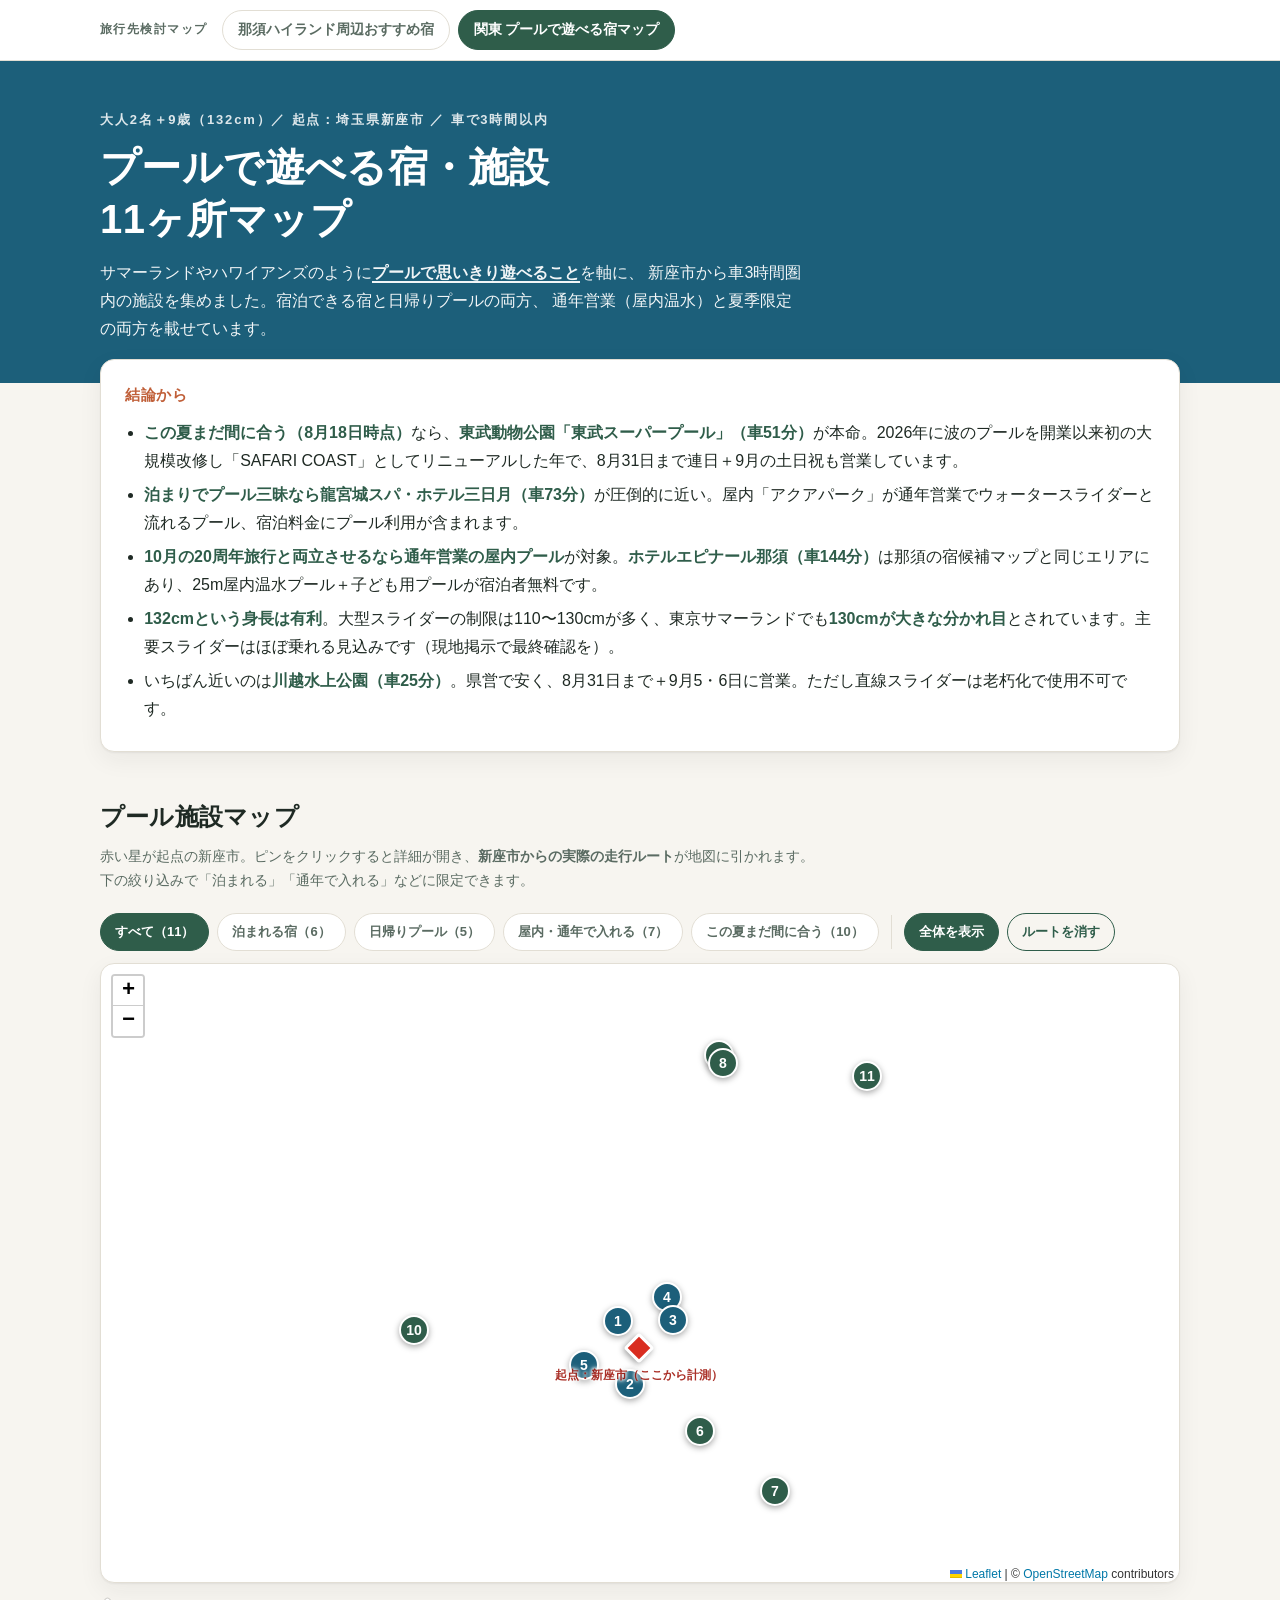
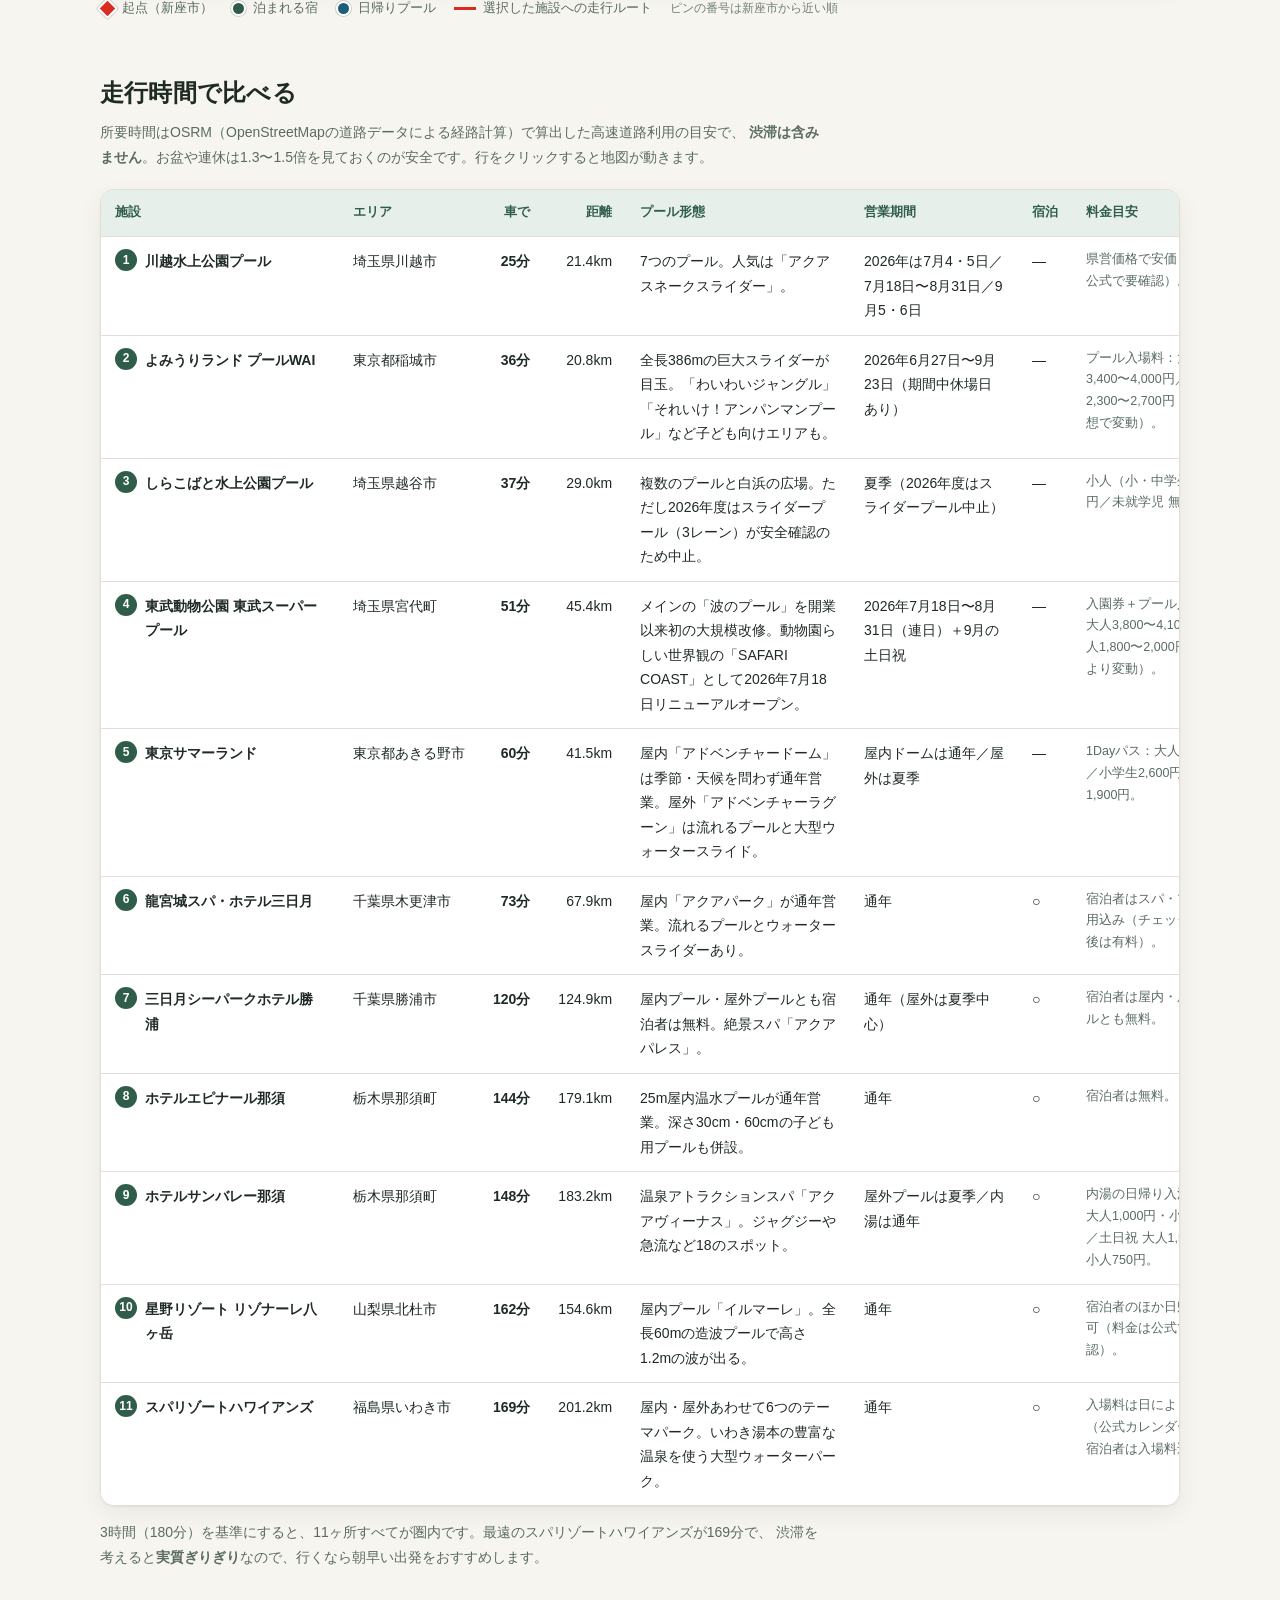
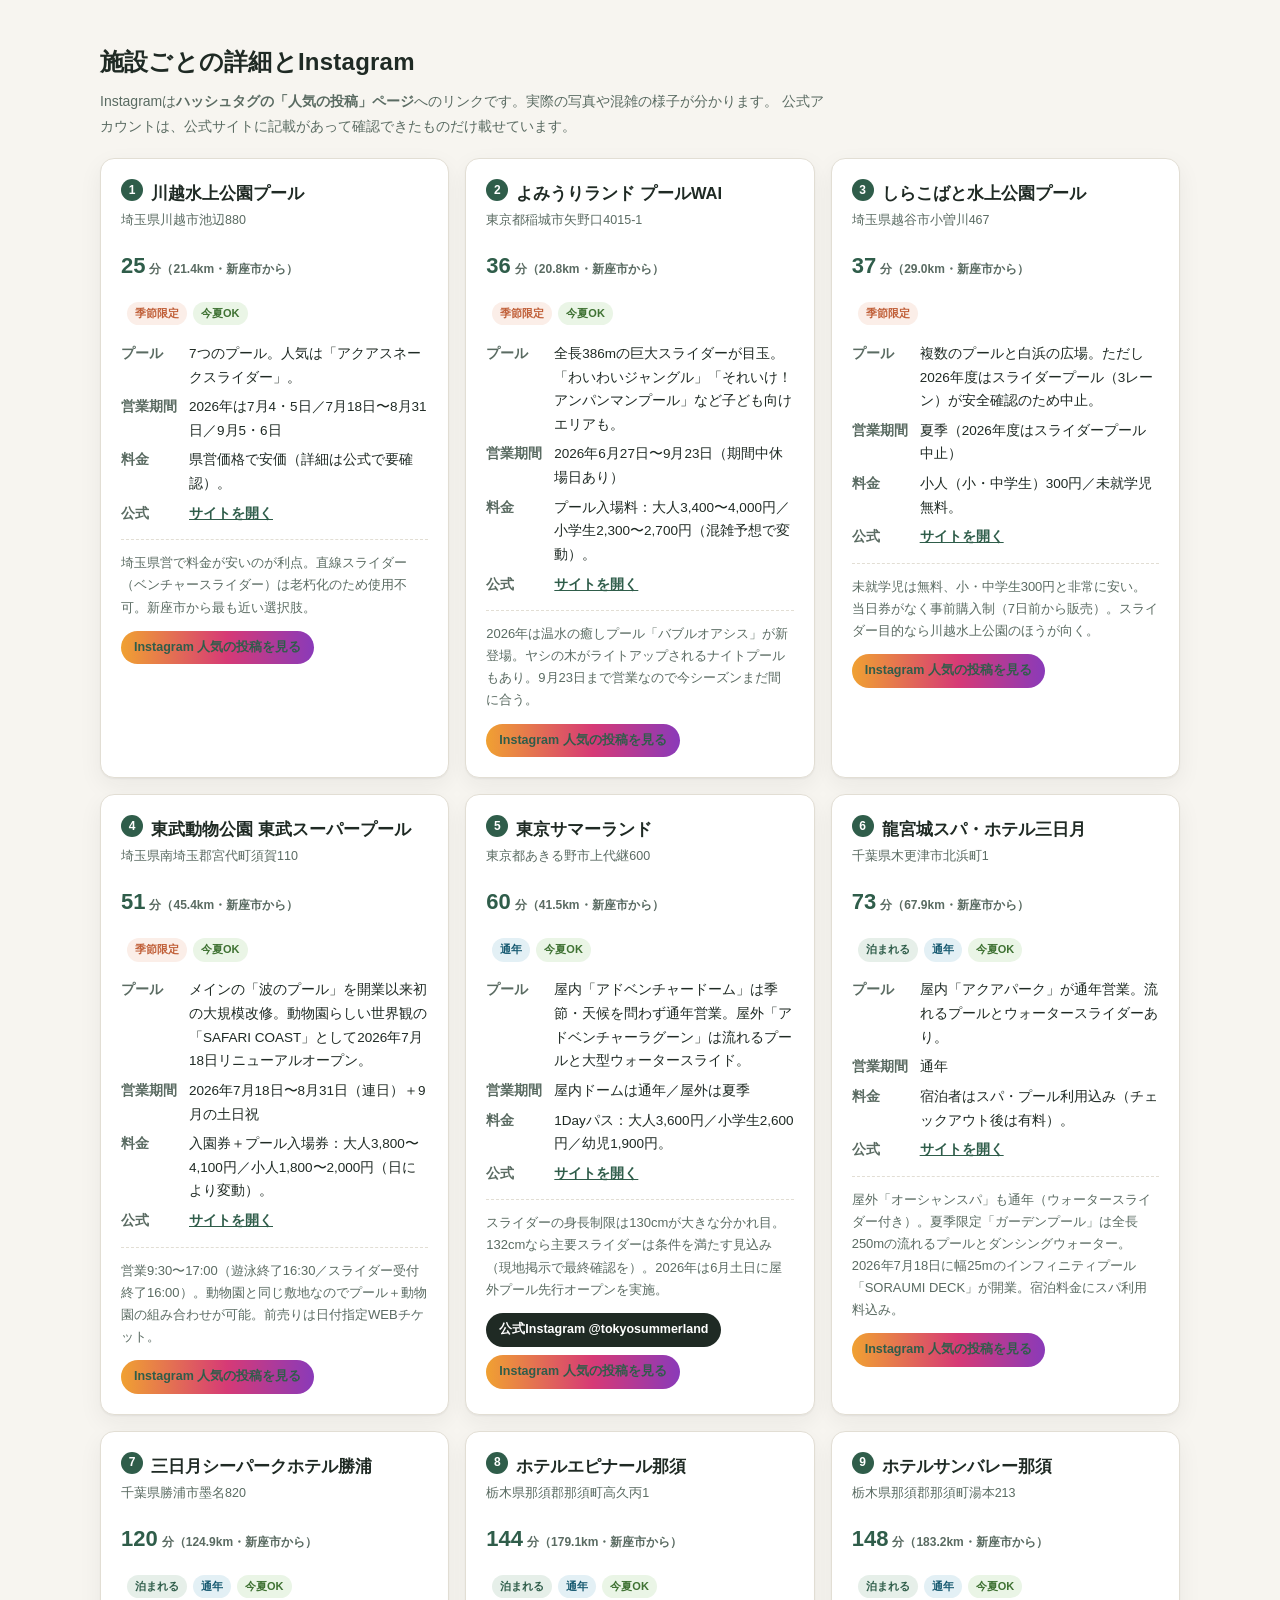
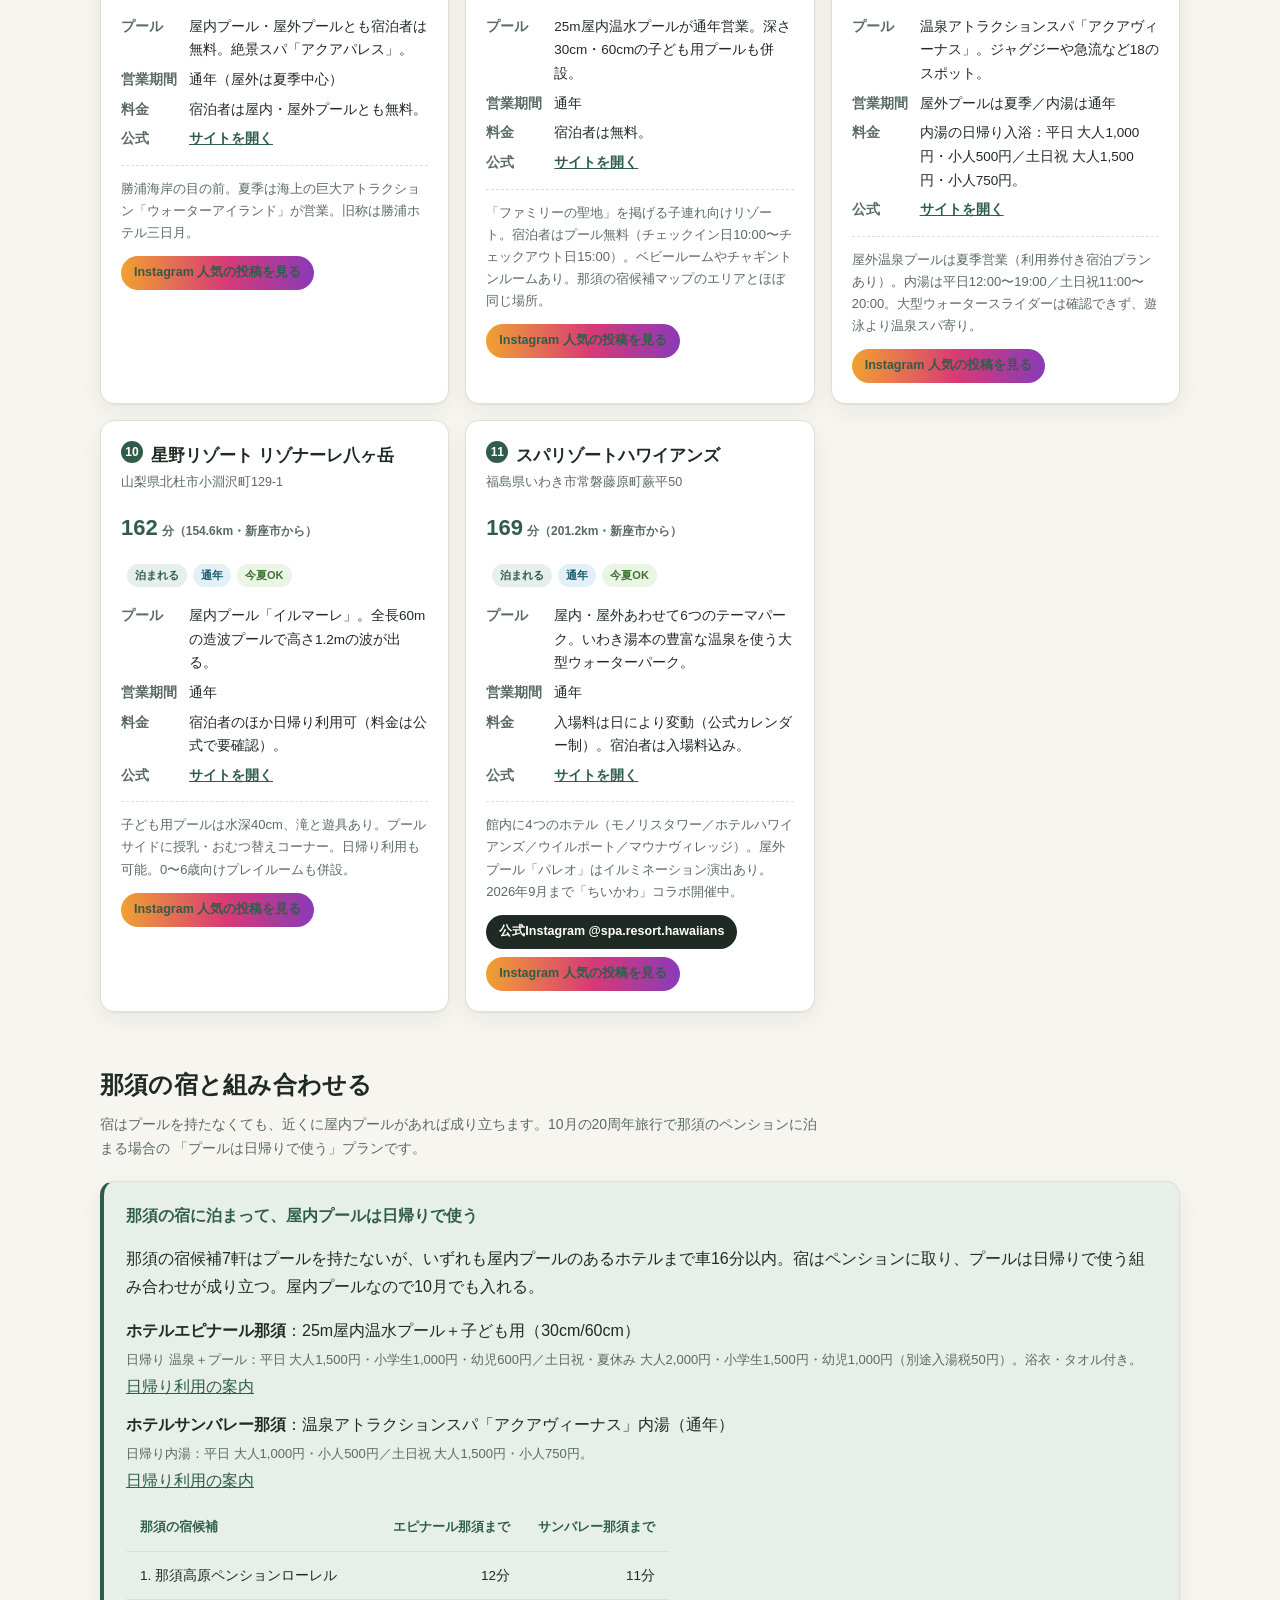
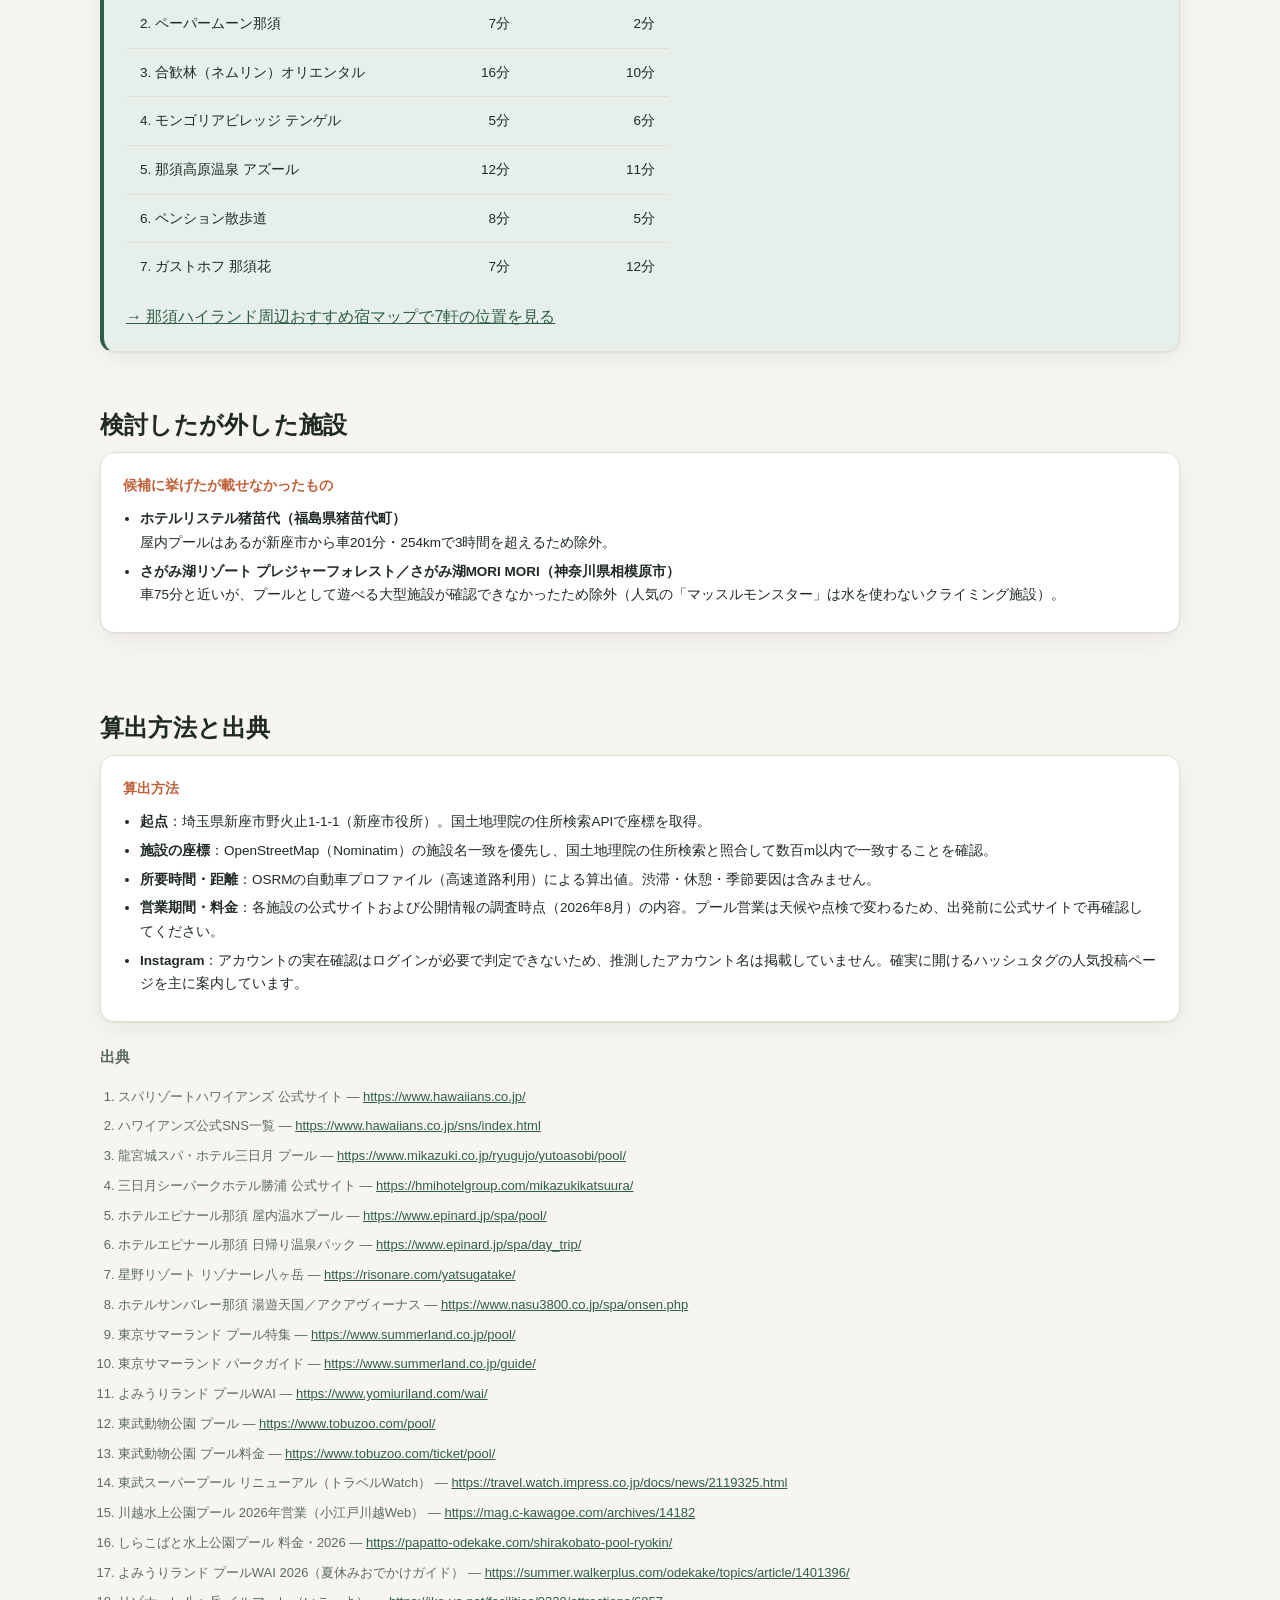
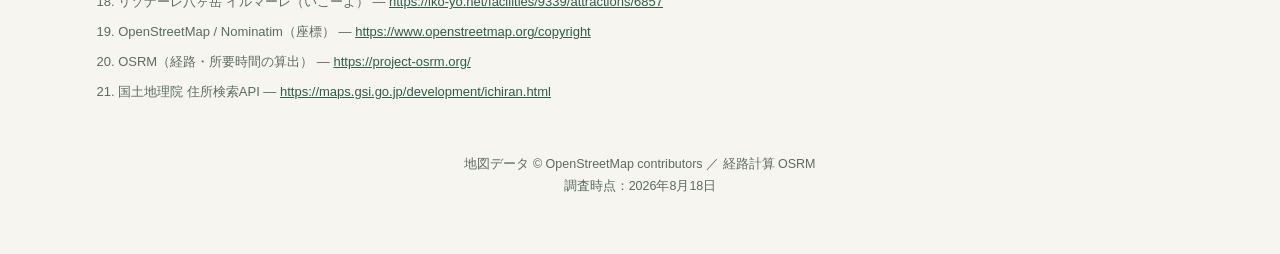
==== 2026年10月結婚20周年旅行計画/pool.html @ c5404e2b "プールで遊べる宿マップを追加し、2マップのタブ構成に再編 これまでの那須マップを「那須ハイランド周辺おすすめ宿」として位置づけ直し、 上部タブで切り替えられる pool.html「関東 プールで遊べる" ====
<!DOCTYPE html>
<html lang="ja">
<head>
<meta charset="UTF-8">
<meta name="viewport" content="width=device-width, initial-scale=1">
<title>関東 プールで遊べる宿マップ｜旅行先検討マップ</title>
<meta name="description" content="埼玉県新座市から車3時間圏内で、プールで思いきり遊べる宿・施設をまとめたマップ。走行時間・営業期間・宿泊可否・Instagramの人気投稿つき。">
<link rel="stylesheet" href="vendor/leaflet/leaflet.css">
<link rel="stylesheet" href="assets/style.css">
</head>
<body>

<nav class="tabs" aria-label="マップの切り替え">
  <div class="wrap tabs-inner">
    <span class="tabs-brand">旅行先検討マップ</span>
    <a href="index.html" class="tab">那須ハイランド周辺おすすめ宿</a>
    <a href="pool.html" class="tab is-active" aria-current="page">関東 プールで遊べる宿マップ</a>
  </div>
</nav>

<header class="hdr hdr--pool">
  <div class="wrap">
    <p class="eyebrow">大人2名＋9歳（132cm）／ 起点：埼玉県新座市 ／ 車で3時間以内</p>
    <h1>プールで遊べる宿・施設<br>11ヶ所マップ</h1>
    <p class="lead">
      サマーランドやハワイアンズのように<strong>プールで思いきり遊べること</strong>を軸に、
      新座市から車3時間圏内の施設を集めました。宿泊できる宿と日帰りプールの両方、
      通年営業（屋内温水）と夏季限定の両方を載せています。
    </p>
  </div>
</header>

<div class="wrap summary">
  <div class="summary-inner">
    <h2>結論から</h2>
    <ul>
      <li><strong>この夏まだ間に合う（8月18日時点）</strong>なら、<strong>東武動物公園「東武スーパープール」（車51分）</strong>が本命。2026年に波のプールを開業以来初の大規模改修し「SAFARI COAST」としてリニューアルした年で、8月31日まで連日＋9月の土日祝も営業しています。</li>
      <li><strong>泊まりでプール三昧なら龍宮城スパ・ホテル三日月（車73分）</strong>が圧倒的に近い。屋内「アクアパーク」が通年営業でウォータースライダーと流れるプール、宿泊料金にプール利用が含まれます。</li>
      <li><strong>10月の20周年旅行と両立させるなら通年営業の屋内プール</strong>が対象。<strong>ホテルエピナール那須（車144分）</strong>は那須の宿候補マップと同じエリアにあり、25m屋内温水プール＋子ども用プールが宿泊者無料です。</li>
      <li><strong>132cmという身長は有利</strong>。大型スライダーの制限は110〜130cmが多く、東京サマーランドでも<strong>130cmが大きな分かれ目</strong>とされています。主要スライダーはほぼ乗れる見込みです（現地掲示で最終確認を）。</li>
      <li>いちばん近いのは<strong>川越水上公園（車25分）</strong>。県営で安く、8月31日まで＋9月5・6日に営業。ただし直線スライダーは老朽化で使用不可です。</li>
    </ul>
  </div>
</div>

<section>
  <div class="wrap">
    <h2 class="sec">プール施設マップ</h2>
    <p class="sec-note">
      赤い星が起点の新座市。ピンをクリックすると詳細が開き、<strong>新座市からの実際の走行ルート</strong>が地図に引かれます。
      下の絞り込みで「泊まれる」「通年で入れる」などに限定できます。
    </p>
    <div class="map-toolbar" id="filters">
      <button type="button" class="chip is-on" data-filter="all">すべて<span class="cnt"></span></button>
      <button type="button" class="chip" data-filter="stay">泊まれる宿<span class="cnt"></span></button>
      <button type="button" class="chip" data-filter="day">日帰りプール<span class="cnt"></span></button>
      <button type="button" class="chip" data-filter="year">屋内・通年で入れる<span class="cnt"></span></button>
      <button type="button" class="chip" data-filter="now">この夏まだ間に合う<span class="cnt"></span></button>
      <span class="tb-sep"></span>
      <button type="button" class="btn" id="fit-all">全体を表示</button>
      <button type="button" class="btn btn--ghost" id="clear-route">ルートを消す</button>
    </div>
    <div id="map"></div>
    <div class="legend">
      <span><i class="swatch origin"></i>起点（新座市）</span>
      <span><i class="swatch stay"></i>泊まれる宿</span>
      <span><i class="swatch day"></i>日帰りプール</span>
      <span><i class="swatch line2"></i>選択した施設への走行ルート</span>
      <span class="legend-note">ピンの番号は新座市から近い順</span>
    </div>
  </div>
</section>

<section>
  <div class="wrap">
    <h2 class="sec">走行時間で比べる</h2>
    <p class="sec-note">
      所要時間はOSRM（OpenStreetMapの道路データによる経路計算）で算出した高速道路利用の目安で、
      <strong>渋滞は含みません</strong>。お盆や連休は1.3〜1.5倍を見ておくのが安全です。行をクリックすると地図が動きます。
    </p>
    <div class="table-scroll">
      <table>
        <thead>
          <tr>
            <th>施設</th><th>エリア</th><th class="num">車で</th><th class="num">距離</th>
            <th>プール形態</th><th>営業期間</th><th>宿泊</th><th>料金目安</th>
          </tr>
        </thead>
        <tbody id="tbody"></tbody>
      </table>
    </div>
    <p class="sec-note" style="margin-top:14px">
      3時間（180分）を基準にすると、11ヶ所すべてが圏内です。最遠のスパリゾートハワイアンズが169分で、
      渋滞を考えると<strong>実質ぎりぎり</strong>なので、行くなら朝早い出発をおすすめします。
    </p>
  </div>
</section>

<section>
  <div class="wrap">
    <h2 class="sec">施設ごとの詳細とInstagram</h2>
    <p class="sec-note">
      Instagramは<strong>ハッシュタグの「人気の投稿」ページ</strong>へのリンクです。実際の写真や混雑の様子が分かります。
      公式アカウントは、公式サイトに記載があって確認できたものだけ載せています。
    </p>
    <div class="cards" id="cards"></div>
  </div>
</section>

<section>
  <div class="wrap">
    <h2 class="sec">那須の宿と組み合わせる</h2>
    <p class="sec-note">
      宿はプールを持たなくても、近くに屋内プールがあれば成り立ちます。10月の20周年旅行で那須のペンションに泊まる場合の
      「プールは日帰りで使う」プランです。
    </p>
    <div class="crosslink" id="crosslink"></div>
  </div>
</section>

<section>
  <div class="wrap">
    <h2 class="sec">検討したが外した施設</h2>
    <div class="method" id="excluded"></div>
  </div>
</section>

<section id="sources-section">
  <div class="wrap">
    <h2 class="sec">算出方法と出典</h2>
    <div class="method">
      <h3>算出方法</h3>
      <ul>
        <li><b>起点</b>：埼玉県新座市野火止1-1-1（新座市役所）。国土地理院の住所検索APIで座標を取得。</li>
        <li><b>施設の座標</b>：OpenStreetMap（Nominatim）の施設名一致を優先し、国土地理院の住所検索と照合して数百m以内で一致することを確認。</li>
        <li><b>所要時間・距離</b>：OSRMの自動車プロファイル（高速道路利用）による算出値。渋滞・休憩・季節要因は含みません。</li>
        <li><b>営業期間・料金</b>：各施設の公式サイトおよび公開情報の調査時点（2026年8月）の内容。プール営業は天候や点検で変わるため、出発前に公式サイトで再確認してください。</li>
        <li><b>Instagram</b>：アカウントの実在確認はログインが必要で判定できないため、推測したアカウント名は掲載していません。確実に開けるハッシュタグの人気投稿ページを主に案内しています。</li>
      </ul>
    </div>
    <div class="sources"><h3>出典</h3><ol id="sources"></ol></div>
  </div>
</section>

<footer>
  <div class="wrap">
    地図データ © OpenStreetMap contributors ／ 経路計算 OSRM<br>
    調査時点：2026年8月18日
  </div>
</footer>

<script src="vendor/leaflet/leaflet.js"></script>
<script src="data/pools.js"></script>
<script src="assets/pool.js"></script>
</body>
</html>
---- 2026年10月結婚20周年旅行計画/vendor/leaflet/leaflet.css ----
/* required styles */

.leaflet-pane,
.leaflet-tile,
.leaflet-marker-icon,
.leaflet-marker-shadow,
.leaflet-tile-container,
.leaflet-pane > svg,
.leaflet-pane > canvas,
.leaflet-zoom-box,
.leaflet-image-layer,
.leaflet-layer {
	position: absolute;
	left: 0;
	top: 0;
	}
.leaflet-container {
	overflow: hidden;
	}
.leaflet-tile,
.leaflet-marker-icon,
.leaflet-marker-shadow {
	-webkit-user-select: none;
	   -moz-user-select: none;
	        user-select: none;
	  -webkit-user-drag: none;
	}
/* Prevents IE11 from highlighting tiles in blue */
.leaflet-tile::selection {
	background: transparent;
}
/* Safari renders non-retina tile on retina better with this, but Chrome is worse */
.leaflet-safari .leaflet-tile {
	image-rendering: -webkit-optimize-contrast;
	}
/* hack that prevents hw layers "stretching" when loading new tiles */
.leaflet-safari .leaflet-tile-container {
	width: 1600px;
	height: 1600px;
	-webkit-transform-origin: 0 0;
	}
.leaflet-marker-icon,
.leaflet-marker-shadow {
	display: block;
	}
/* .leaflet-container svg: reset svg max-width decleration shipped in Joomla! (joomla.org) 3.x */
/* .leaflet-container img: map is broken in FF if you have max-width: 100% on tiles */
.leaflet-container .leaflet-overlay-pane svg {
	max-width: none !important;
	max-height: none !important;
	}
.leaflet-container .leaflet-marker-pane img,
.leaflet-container .leaflet-shadow-pane img,
.leaflet-container .leaflet-tile-pane img,
.leaflet-container img.leaflet-image-layer,
.leaflet-container .leaflet-tile {
	max-width: none !important;
	max-height: none !important;
	width: auto;
	padding: 0;
	}

.leaflet-container img.leaflet-tile {
	/* See: https://bugs.chromium.org/p/chromium/issues/detail?id=600120 */
	mix-blend-mode: plus-lighter;
}

.leaflet-container.leaflet-touch-zoom {
	-ms-touch-action: pan-x pan-y;
	touch-action: pan-x pan-y;
	}
.leaflet-container.leaflet-touch-drag {
	-ms-touch-action: pinch-zoom;
	/* Fallback for FF which doesn't support pinch-zoom */
	touch-action: none;
	touch-action: pinch-zoom;
}
.leaflet-container.leaflet-touch-drag.leaflet-touch-zoom {
	-ms-touch-action: none;
	touch-action: none;
}
.leaflet-container {
	-webkit-tap-highlight-color: transparent;
}
.leaflet-container a {
	-webkit-tap-highlight-color: rgba(51, 181, 229, 0.4);
}
.leaflet-tile {
	filter: inherit;
	visibility: hidden;
	}
.leaflet-tile-loaded {
	visibility: inherit;
	}
.leaflet-zoom-box {
	width: 0;
	height: 0;
	-moz-box-sizing: border-box;
	     box-sizing: border-box;
	z-index: 800;
	}
/* workaround for https://bugzilla.mozilla.org/show_bug.cgi?id=888319 */
.leaflet-overlay-pane svg {
	-moz-user-select: none;
	}

.leaflet-pane         { z-index: 400; }

.leaflet-tile-pane    { z-index: 200; }
.leaflet-overlay-pane { z-index: 400; }
.leaflet-shadow-pane  { z-index: 500; }
.leaflet-marker-pane  { z-index: 600; }
.leaflet-tooltip-pane   { z-index: 650; }
.leaflet-popup-pane   { z-index: 700; }

.leaflet-map-pane canvas { z-index: 100; }
.leaflet-map-pane svg    { z-index: 200; }

.leaflet-vml-shape {
	width: 1px;
	height: 1px;
	}
.lvml {
	behavior: url(#default#VML);
	display: inline-block;
	position: absolute;
	}


/* control positioning */

.leaflet-control {
	position: relative;
	z-index: 800;
	pointer-events: visiblePainted; /* IE 9-10 doesn't have auto */
	pointer-events: auto;
	}
.leaflet-top,
.leaflet-bottom {
	position: absolute;
	z-index: 1000;
	pointer-events: none;
	}
.leaflet-top {
	top: 0;
	}
.leaflet-right {
	right: 0;
	}
.leaflet-bottom {
	bottom: 0;
	}
.leaflet-left {
	left: 0;
	}
.leaflet-control {
	float: left;
	clear: both;
	}
.leaflet-right .leaflet-control {
	float: right;
	}
.leaflet-top .leaflet-control {
	margin-top: 10px;
	}
.leaflet-bottom .leaflet-control {
	margin-bottom: 10px;
	}
.leaflet-left .leaflet-control {
	margin-left: 10px;
	}
.leaflet-right .leaflet-control {
	margin-right: 10px;
	}


/* zoom and fade animations */

.leaflet-fade-anim .leaflet-popup {
	opacity: 0;
	-webkit-transition: opacity 0.2s linear;
	   -moz-transition: opacity 0.2s linear;
	        transition: opacity 0.2s linear;
	}
.leaflet-fade-anim .leaflet-map-pane .leaflet-popup {
	opacity: 1;
	}
.leaflet-zoom-animated {
	-webkit-transform-origin: 0 0;
	    -ms-transform-origin: 0 0;
	        transform-origin: 0 0;
	}
svg.leaflet-zoom-animated {
	will-change: transform;
}

.leaflet-zoom-anim .leaflet-zoom-animated {
	-webkit-transition: -webkit-transform 0.25s cubic-bezier(0,0,0.25,1);
	   -moz-transition:    -moz-transform 0.25s cubic-bezier(0,0,0.25,1);
	        transition:         transform 0.25s cubic-bezier(0,0,0.25,1);
	}
.leaflet-zoom-anim .leaflet-tile,
.leaflet-pan-anim .leaflet-tile {
	-webkit-transition: none;
	   -moz-transition: none;
	        transition: none;
	}

.leaflet-zoom-anim .leaflet-zoom-hide {
	visibility: hidden;
	}


/* cursors */

.leaflet-interactive {
	cursor: pointer;
	}
.leaflet-grab {
	cursor: -webkit-grab;
	cursor:    -moz-grab;
	cursor:         grab;
	}
.leaflet-crosshair,
.leaflet-crosshair .leaflet-interactive {
	cursor: crosshair;
	}
.leaflet-popup-pane,
.leaflet-control {
	cursor: auto;
	}
.leaflet-dragging .leaflet-grab,
.leaflet-dragging .leaflet-grab .leaflet-interactive,
.leaflet-dragging .leaflet-marker-draggable {
	cursor: move;
	cursor: -webkit-grabbing;
	cursor:    -moz-grabbing;
	cursor:         grabbing;
	}

/* marker & overlays interactivity */
.leaflet-marker-icon,
.leaflet-marker-shadow,
.leaflet-image-layer,
.leaflet-pane > svg path,
.leaflet-tile-container {
	pointer-events: none;
	}

.leaflet-marker-icon.leaflet-interactive,
.leaflet-image-layer.leaflet-interactive,
.leaflet-pane > svg path.leaflet-interactive,
svg.leaflet-image-layer.leaflet-interactive path {
	pointer-events: visiblePainted; /* IE 9-10 doesn't have auto */
	pointer-events: auto;
	}

/* visual tweaks */

.leaflet-container {
	background: #ddd;
	outline-offset: 1px;
	}
.leaflet-container a {
	color: #0078A8;
	}
.leaflet-zoom-box {
	border: 2px dotted #38f;
	background: rgba(255,255,255,0.5);
	}


/* general typography */
.leaflet-container {
	font-family: "Helvetica Neue", Arial, Helvetica, sans-serif;
	font-size: 12px;
	font-size: 0.75rem;
	line-height: 1.5;
	}


/* general toolbar styles */

.leaflet-bar {
	box-shadow: 0 1px 5px rgba(0,0,0,0.65);
	border-radius: 4px;
	}
.leaflet-bar a {
	background-color: #fff;
	border-bottom: 1px solid #ccc;
	width: 26px;
	height: 26px;
	line-height: 26px;
	display: block;
	text-align: center;
	text-decoration: none;
	color: black;
	}
.leaflet-bar a,
.leaflet-control-layers-toggle {
	background-position: 50% 50%;
	background-repeat: no-repeat;
	display: block;
	}
.leaflet-bar a:hover,
.leaflet-bar a:focus {
	background-color: #f4f4f4;
	}
.leaflet-bar a:first-child {
	border-top-left-radius: 4px;
	border-top-right-radius: 4px;
	}
.leaflet-bar a:last-child {
	border-bottom-left-radius: 4px;
	border-bottom-right-radius: 4px;
	border-bottom: none;
	}
.leaflet-bar a.leaflet-disabled {
	cursor: default;
	background-color: #f4f4f4;
	color: #bbb;
	}

.leaflet-touch .leaflet-bar a {
	width: 30px;
	height: 30px;
	line-height: 30px;
	}
.leaflet-touch .leaflet-bar a:first-child {
	border-top-left-radius: 2px;
	border-top-right-radius: 2px;
	}
.leaflet-touch .leaflet-bar a:last-child {
	border-bottom-left-radius: 2px;
	border-bottom-right-radius: 2px;
	}

/* zoom control */

.leaflet-control-zoom-in,
.leaflet-control-zoom-out {
	font: bold 18px 'Lucida Console', Monaco, monospace;
	text-indent: 1px;
	}

.leaflet-touch .leaflet-control-zoom-in, .leaflet-touch .leaflet-control-zoom-out  {
	font-size: 22px;
	}


/* layers control */

.leaflet-control-layers {
	box-shadow: 0 1px 5px rgba(0,0,0,0.4);
	background: #fff;
	border-radius: 5px;
	}
.leaflet-control-layers-toggle {
	background-image: url(images/layers.png);
	width: 36px;
	height: 36px;
	}
.leaflet-retina .leaflet-control-layers-toggle {
	background-image: url(images/layers-2x.png);
	background-size: 26px 26px;
	}
.leaflet-touch .leaflet-control-layers-toggle {
	width: 44px;
	height: 44px;
	}
.leaflet-control-layers .leaflet-control-layers-list,
.leaflet-control-layers-expanded .leaflet-control-layers-toggle {
	display: none;
	}
.leaflet-control-layers-expanded .leaflet-control-layers-list {
	display: block;
	position: relative;
	}
.leaflet-control-layers-expanded {
	padding: 6px 10px 6px 6px;
	color: #333;
	background: #fff;
	}
.leaflet-control-layers-scrollbar {
	overflow-y: scroll;
	overflow-x: hidden;
	padding-right: 5px;
	}
.leaflet-control-layers-selector {
	margin-top: 2px;
	position: relative;
	top: 1px;
	}
.leaflet-control-layers label {
	display: block;
	font-size: 13px;
	font-size: 1.08333em;
	}
.leaflet-control-layers-separator {
	height: 0;
	border-top: 1px solid #ddd;
	margin: 5px -10px 5px -6px;
	}

/* Default icon URLs */
.leaflet-default-icon-path { /* used only in path-guessing heuristic, see L.Icon.Default */
	background-image: url(images/marker-icon.png);
	}


/* attribution and scale controls */

.leaflet-container .leaflet-control-attribution {
	background: #fff;
	background: rgba(255, 255, 255, 0.8);
	margin: 0;
	}
.leaflet-control-attribution,
.leaflet-control-scale-line {
	padding: 0 5px;
	color: #333;
	line-height: 1.4;
	}
.leaflet-control-attribution a {
	text-decoration: none;
	}
.leaflet-control-attribution a:hover,
.leaflet-control-attribution a:focus {
	text-decoration: underline;
	}
.leaflet-attribution-flag {
	display: inline !important;
	vertical-align: baseline !important;
	width: 1em;
	height: 0.6669em;
	}
.leaflet-left .leaflet-control-scale {
	margin-left: 5px;
	}
.leaflet-bottom .leaflet-control-scale {
	margin-bottom: 5px;
	}
.leaflet-control-scale-line {
	border: 2px solid #777;
	border-top: none;
	line-height: 1.1;
	padding: 2px 5px 1px;
	white-space: nowrap;
	-moz-box-sizing: border-box;
	     box-sizing: border-box;
	background: rgba(255, 255, 255, 0.8);
	text-shadow: 1px 1px #fff;
	}
.leaflet-control-scale-line:not(:first-child) {
	border-top: 2px solid #777;
	border-bottom: none;
	margin-top: -2px;
	}
.leaflet-control-scale-line:not(:first-child):not(:last-child) {
	border-bottom: 2px solid #777;
	}

.leaflet-touch .leaflet-control-attribution,
.leaflet-touch .leaflet-control-layers,
.leaflet-touch .leaflet-bar {
	box-shadow: none;
	}
.leaflet-touch .leaflet-control-layers,
.leaflet-touch .leaflet-bar {
	border: 2px solid rgba(0,0,0,0.2);
	background-clip: padding-box;
	}


/* popup */

.leaflet-popup {
	position: absolute;
	text-align: center;
	margin-bottom: 20px;
	}
.leaflet-popup-content-wrapper {
	padding: 1px;
	text-align: left;
	border-radius: 12px;
	}
.leaflet-popup-content {
	margin: 13px 24px 13px 20px;
	line-height: 1.3;
	font-size: 13px;
	font-size: 1.08333em;
	min-height: 1px;
	}
.leaflet-popup-content p {
	margin: 17px 0;
	margin: 1.3em 0;
	}
.leaflet-popup-tip-container {
	width: 40px;
	height: 20px;
	position: absolute;
	left: 50%;
	margin-top: -1px;
	margin-left: -20px;
	overflow: hidden;
	pointer-events: none;
	}
.leaflet-popup-tip {
	width: 17px;
	height: 17px;
	padding: 1px;

	margin: -10px auto 0;
	pointer-events: auto;

	-webkit-transform: rotate(45deg);
	   -moz-transform: rotate(45deg);
	    -ms-transform: rotate(45deg);
	        transform: rotate(45deg);
	}
.leaflet-popup-content-wrapper,
.leaflet-popup-tip {
	background: white;
	color: #333;
	box-shadow: 0 3px 14px rgba(0,0,0,0.4);
	}
.leaflet-container a.leaflet-popup-close-button {
	position: absolute;
	top: 0;
	right: 0;
	border: none;
	text-align: center;
	width: 24px;
	height: 24px;
	font: 16px/24px Tahoma, Verdana, sans-serif;
	color: #757575;
	text-decoration: none;
	background: transparent;
	}
.leaflet-container a.leaflet-popup-close-button:hover,
.leaflet-container a.leaflet-popup-close-button:focus {
	color: #585858;
	}
.leaflet-popup-scrolled {
	overflow: auto;
	}

.leaflet-oldie .leaflet-popup-content-wrapper {
	-ms-zoom: 1;
	}
.leaflet-oldie .leaflet-popup-tip {
	width: 24px;
	margin: 0 auto;

	-ms-filter: "progid:DXImageTransform.Microsoft.Matrix(M11=0.70710678, M12=0.70710678, M21=-0.70710678, M22=0.70710678)";
	filter: progid:DXImageTransform.Microsoft.Matrix(M11=0.70710678, M12=0.70710678, M21=-0.70710678, M22=0.70710678);
	}

.leaflet-oldie .leaflet-control-zoom,
.leaflet-oldie .leaflet-control-layers,
.leaflet-oldie .leaflet-popup-content-wrapper,
.leaflet-oldie .leaflet-popup-tip {
	border: 1px solid #999;
	}


/* div icon */

.leaflet-div-icon {
	background: #fff;
	border: 1px solid #666;
	}


/* Tooltip */
/* Base styles for the element that has a tooltip */
.leaflet-tooltip {
	position: absolute;
	padding: 6px;
	background-color: #fff;
	border: 1px solid #fff;
	border-radius: 3px;
	color: #222;
	white-space: nowrap;
	-webkit-user-select: none;
	-moz-user-select: none;
	-ms-user-select: none;
	user-select: none;
	pointer-events: none;
	box-shadow: 0 1px 3px rgba(0,0,0,0.4);
	}
.leaflet-tooltip.leaflet-interactive {
	cursor: pointer;
	pointer-events: auto;
	}
.leaflet-tooltip-top:before,
.leaflet-tooltip-bottom:before,
.leaflet-tooltip-left:before,
.leaflet-tooltip-right:before {
	position: absolute;
	pointer-events: none;
	border: 6px solid transparent;
	background: transparent;
	content: "";
	}

/* Directions */

.leaflet-tooltip-bottom {
	margin-top: 6px;
}
.leaflet-tooltip-top {
	margin-top: -6px;
}
.leaflet-tooltip-bottom:before,
.leaflet-tooltip-top:before {
	left: 50%;
	margin-left: -6px;
	}
.leaflet-tooltip-top:before {
	bottom: 0;
	margin-bottom: -12px;
	border-top-color: #fff;
	}
.leaflet-tooltip-bottom:before {
	top: 0;
	margin-top: -12px;
	margin-left: -6px;
	border-bottom-color: #fff;
	}
.leaflet-tooltip-left {
	margin-left: -6px;
}
.leaflet-tooltip-right {
	margin-left: 6px;
}
.leaflet-tooltip-left:before,
.leaflet-tooltip-right:before {
	top: 50%;
	margin-top: -6px;
	}
.leaflet-tooltip-left:before {
	right: 0;
	margin-right: -12px;
	border-left-color: #fff;
	}
.leaflet-tooltip-right:before {
	left: 0;
	margin-left: -12px;
	border-right-color: #fff;
	}

/* Printing */

@media print {
	/* Prevent printers from removing background-images of controls. */
	.leaflet-control {
		-webkit-print-color-adjust: exact;
		print-color-adjust: exact;
		}
	}
---- 2026年10月結婚20周年旅行計画/assets/style.css ----
/* 旅行先検討マップ 共通スタイル */
  :root{
    --bg:#f7f5f0; --panel:#ffffff; --ink:#1f2a24; --ink-soft:#5a6b62; --line:#e2ded4;
    --forest:#2f5d4a; --forest-soft:#e6efe9; --terra:#c05f38; --terra-soft:#fbeee8;
    --gold:#b08d3f; --shadow:0 1px 2px rgba(31,42,36,.06),0 8px 24px rgba(31,42,36,.06);
    --radius:14px;
  }
  @media (prefers-color-scheme: dark){
    :root{
      --bg:#14181a; --panel:#1c2225; --ink:#e8ece9; --ink-soft:#9fb0a8; --line:#2c3438;
      --forest:#7fbfa2; --forest-soft:#1f2f28; --terra:#e59470; --terra-soft:#32241e;
      --gold:#d0ab5e; --shadow:0 1px 2px rgba(0,0,0,.3),0 8px 24px rgba(0,0,0,.35);
    }
  }
  *{box-sizing:border-box}
  html{scroll-behavior:smooth}
  body{
    margin:0; background:var(--bg); color:var(--ink);
    font-family:-apple-system,BlinkMacSystemFont,"Hiragino Kaku Gothic ProN","Hiragino Sans","Noto Sans JP","Yu Gothic",sans-serif;
    line-height:1.75; -webkit-text-size-adjust:100%;
  }
  .wrap{max-width:1120px;margin:0 auto;padding:0 20px}

  /* ---------- header ---------- */
  header{background:var(--forest);color:#fff;padding:48px 0 40px}
  @media (prefers-color-scheme: dark){header{background:#1a2b23}}
  header .eyebrow{
    font-size:13px;letter-spacing:.18em;text-transform:none;opacity:.85;margin:0 0 10px;
    font-weight:600;
  }
  header h1{margin:0;font-size:clamp(26px,4.6vw,40px);line-height:1.3;font-weight:800;letter-spacing:.01em}
  header p.lead{margin:14px 0 0;max-width:44em;font-size:clamp(14px,1.7vw,16px);opacity:.92}

  /* ---------- summary ---------- */
  .summary{margin:-24px auto 0;position:relative;z-index:2}
  .summary-inner{
    background:var(--panel);border:1px solid var(--line);border-radius:var(--radius);
    box-shadow:var(--shadow);padding:22px 24px;
  }
  .summary h2{margin:0 0 10px;font-size:15px;color:var(--terra);letter-spacing:.04em}
  .summary ul{margin:0;padding-left:1.2em}
  .summary li{margin:6px 0}
  .summary strong{color:var(--forest);font-weight:700}

  /* ---------- sections ---------- */
  section{padding:44px 0 8px}
  h2.sec{font-size:clamp(19px,2.6vw,24px);margin:0 0 6px;letter-spacing:.01em}
  .sec-note{margin:0 0 20px;color:var(--ink-soft);font-size:14px;max-width:52em}

  /* ---------- map ---------- */
  #map{
    height:min(70vh,620px);border-radius:var(--radius);border:1px solid var(--line);
    box-shadow:var(--shadow);background:var(--panel);
  }
  .map-toolbar{display:flex;flex-wrap:wrap;gap:8px;margin:0 0 12px}
  .toggle{
    display:inline-flex;align-items:center;gap:7px;cursor:pointer;user-select:none;
    background:var(--panel);border:1px solid var(--line);border-radius:999px;
    padding:7px 14px;font-size:13px;font-weight:600;color:var(--ink-soft);
    transition:border-color .15s, color .15s;
  }
  .toggle:hover{border-color:var(--forest)}
  .toggle input{accent-color:var(--forest);margin:0}
  .toggle.on{color:var(--ink);border-color:var(--forest)}
  .tb-sep{width:1px;background:var(--line);margin:2px 4px}
  .btn{
    font:inherit;font-size:13px;font-weight:600;cursor:pointer;
    background:var(--forest);color:#fff;border:1px solid var(--forest);
    border-radius:999px;padding:7px 14px;transition:opacity .15s;
  }
  @media (prefers-color-scheme: dark){.btn{color:#12211b}}
  .btn:hover{opacity:.85}
  .legend{
    display:flex;flex-wrap:wrap;gap:18px;margin:14px 0 0;font-size:13px;color:var(--ink-soft);
  }
  .legend span{display:inline-flex;align-items:center;gap:7px}
  .swatch{width:15px;height:15px;border-radius:50%;display:inline-block;border:2px solid #fff;box-shadow:0 0 0 1px rgba(0,0,0,.15)}
  .swatch.ic{background:var(--terra);border-radius:3px}
  .swatch.stay{background:var(--forest)}
  .swatch.spot{background:var(--gold);width:10px;height:10px}
  .swatch.line{width:22px;height:0;border-radius:0;border:0;border-top:3px dashed var(--forest);box-shadow:none}
  .swatch.circle{background:transparent;border:2px dashed var(--terra);box-shadow:none}

  /* markers */
  .pin{
    display:flex;align-items:center;justify-content:center;font-weight:800;color:#fff;
    border-radius:50%;border:2.5px solid #fff;box-shadow:0 2px 6px rgba(0,0,0,.3);
    font-size:14px;background:var(--forest);
  }
  .pin.approx{background:#7c9c8d;border-style:dashed}
  .pin.active{outline:3px solid var(--gold);outline-offset:2px}
  .dot-ic{
    width:14px;height:14px;border-radius:3px;background:#c05f38;
    border:2.5px solid #fff;box-shadow:0 1px 4px rgba(0,0,0,.4);
  }
  .dot-spot{
    width:11px;height:11px;border-radius:50%;background:#b08d3f;
    border:2px solid #fff;box-shadow:0 1px 3px rgba(0,0,0,.35);
  }
  /* 地図上の常時ラベル（Leafletのツールチップ既定枠は使わず、文字だけを置く） */
  .leaflet-tooltip.tip-ic,.leaflet-tooltip.tip-spot{
    background:none;border:0;box-shadow:none;padding:0;white-space:nowrap;
    font-weight:800;text-shadow:0 0 3px #fff,0 0 3px #fff,0 0 4px #fff,0 0 6px #fff;
  }
  .leaflet-tooltip.tip-ic{color:#a94b26;font-size:12px}
  .leaflet-tooltip.tip-spot{color:#7d6122;font-size:11px;font-weight:700}
  .leaflet-tooltip.tip-ic:before,.leaflet-tooltip.tip-spot:before{display:none}
  .leaflet-popup-content{margin:12px 14px;font-size:13.5px;line-height:1.65}
  .leaflet-popup-content b{font-size:14.5px}
  .pop-meta{color:#5a6b62;font-size:12.5px}

  /* ---------- table ---------- */
  .table-scroll{overflow-x:auto;border:1px solid var(--line);border-radius:var(--radius);box-shadow:var(--shadow);background:var(--panel)}
  table{border-collapse:collapse;width:100%;min-width:760px;font-size:14px}
  thead th{
    background:var(--forest-soft);color:var(--forest);font-weight:700;font-size:12.5px;
    text-align:left;padding:12px 14px;white-space:nowrap;border-bottom:1px solid var(--line);
  }
  thead th.num{text-align:right}
  tbody td{padding:12px 14px;border-bottom:1px solid var(--line);vertical-align:top}
  tbody td.num{text-align:right;font-variant-numeric:tabular-nums;white-space:nowrap}
  tbody tr{cursor:pointer;transition:background .12s}
  tbody tr:hover{background:var(--forest-soft)}
  tbody tr.active{background:var(--forest-soft);box-shadow:inset 3px 0 0 var(--gold)}
  tbody tr:last-child td{border-bottom:0}
  .rank{
    display:inline-flex;width:22px;height:22px;border-radius:50%;background:var(--forest);color:#fff;
    align-items:center;justify-content:center;font-size:12px;font-weight:800;margin-right:8px;flex:none;
  }
  .name-cell{display:flex;align-items:flex-start;min-width:15em}
  .name-cell b{font-weight:700}
  .best{color:var(--terra);font-weight:700}
  .tag{
    display:inline-block;font-size:11px;font-weight:700;padding:1px 7px;border-radius:999px;
    background:var(--terra-soft);color:var(--terra);margin-left:6px;vertical-align:2px;
  }

  /* ---------- cards ---------- */
  .cards{display:grid;gap:16px;grid-template-columns:repeat(auto-fill,minmax(320px,1fr));margin-top:4px}
  .card{
    background:var(--panel);border:1px solid var(--line);border-radius:var(--radius);
    box-shadow:var(--shadow);padding:20px;scroll-margin-top:20px;
  }
  .card.active{border-color:var(--gold);box-shadow:0 0 0 2px var(--gold),var(--shadow)}
  .card h3{margin:0 0 2px;font-size:16.5px;display:flex;align-items:flex-start;gap:0}
  .card .addr{margin:0 0 14px;font-size:12.5px;color:var(--ink-soft)}
  .card dl{margin:0;display:grid;grid-template-columns:auto 1fr;gap:6px 12px;font-size:13.5px}
  .card dt{color:var(--ink-soft);font-weight:600;white-space:nowrap}
  .card dd{margin:0}
  .card .feat{margin:14px 0 0;font-size:13px;color:var(--ink-soft);line-height:1.7;border-top:1px dashed var(--line);padding-top:12px}
  .card a{color:var(--forest);font-weight:600}
  .warn{
    margin:12px 0 0;font-size:12.5px;background:var(--terra-soft);color:var(--terra);
    border-radius:8px;padding:9px 12px;font-weight:600;
  }

  /* ---------- sources ---------- */
  .sources{font-size:13px;color:var(--ink-soft)}
  .sources ol{padding-left:1.4em;margin:0}
  .sources li{margin:7px 0;word-break:break-word}
  .sources a{color:var(--forest)}
  .method{
    background:var(--panel);border:1px solid var(--line);border-radius:var(--radius);
    padding:20px 22px;box-shadow:var(--shadow);margin-bottom:22px;font-size:13.5px;
  }
  .method h3{margin:0 0 10px;font-size:14px;color:var(--terra)}
  .method ul{margin:0;padding-left:1.25em}
  .method li{margin:5px 0}
  footer{padding:36px 0 56px;color:var(--ink-soft);font-size:12.5px;text-align:center}
  a{color:var(--forest)}

/* ===================== 以下は2ページ共通の追加分 ===================== */

/* タブナビ */
.tabs{
  background:var(--panel);border-bottom:1px solid var(--line);
  position:sticky;top:0;z-index:900;backdrop-filter:saturate(1.4) blur(6px);
}
.tabs-inner{display:flex;align-items:center;gap:8px;flex-wrap:wrap;padding:10px 20px}
.tabs-brand{
  font-size:12px;font-weight:800;letter-spacing:.12em;color:var(--ink-soft);
  margin-right:6px;white-space:nowrap;
}
.tab{
  display:inline-block;font-size:13.5px;font-weight:700;text-decoration:none;
  color:var(--ink-soft);border:1px solid var(--line);border-radius:999px;
  padding:7px 15px;transition:border-color .15s,color .15s,background .15s;white-space:nowrap;
}
.tab:hover{border-color:var(--forest);color:var(--ink)}
.tab.is-active{background:var(--forest);border-color:var(--forest);color:#fff}
@media (prefers-color-scheme: dark){.tab.is-active{color:#12211b}}

/* ヘッダーの色バリエーション（プール側は水色系） */
.hdr{background:var(--forest);color:#fff;padding:48px 0 40px}
.hdr .eyebrow{font-size:13px;letter-spacing:.14em;opacity:.85;margin:0 0 10px;font-weight:600}
.hdr h1{margin:0;font-size:clamp(26px,4.6vw,40px);line-height:1.3;font-weight:800}
.hdr .lead{margin:14px 0 0;max-width:44em;font-size:clamp(14px,1.7vw,16px);opacity:.94}
.hdr .lead strong{color:#fff;font-weight:800;text-decoration:underline;text-decoration-thickness:2px;text-underline-offset:3px}
.hdr--pool{background:#1c5f7a}
@media (prefers-color-scheme: dark){.hdr--pool{background:#153c4d}}

/* 絞り込みチップ */
.chip{
  font:inherit;font-size:13px;font-weight:700;cursor:pointer;
  background:var(--panel);color:var(--ink-soft);border:1px solid var(--line);
  border-radius:999px;padding:7px 14px;transition:border-color .15s,color .15s,background .15s;
}
.chip:hover{border-color:var(--forest)}
.chip.is-on{background:var(--forest);border-color:var(--forest);color:#fff}
@media (prefers-color-scheme: dark){.chip.is-on{color:#12211b}}
.btn--ghost{background:transparent;color:var(--forest)}
@media (prefers-color-scheme: dark){.btn--ghost{color:var(--forest)}}

/* 凡例の追加スウォッチ */
.swatch.origin{background:#d92d20;border-radius:2px;transform:rotate(45deg)}
.swatch.day{background:#1c5f7a}
.swatch.line2{width:22px;height:0;border-radius:0;border:0;border-top:3px solid #d92d20;box-shadow:none}
.legend-note{color:var(--ink-soft);font-size:12px;opacity:.85}

/* 地図マーカー（プール側） */
.pin-pool{
  display:flex;align-items:center;justify-content:center;font-weight:800;color:#fff;
  border-radius:50%;border:2.5px solid #fff;box-shadow:0 2px 6px rgba(0,0,0,.35);
  font-size:14px;background:#1c5f7a;width:30px;height:30px;
}
.pin-pool.is-stay{background:var(--forest)}
.pin-pool.active{outline:3px solid var(--gold);outline-offset:2px}
.pin-origin{
  width:22px;height:22px;background:#d92d20;border:3px solid #fff;border-radius:3px;
  transform:rotate(45deg);box-shadow:0 2px 6px rgba(0,0,0,.4);
}
.leaflet-tooltip.tip-pool{
  background:none;border:0;box-shadow:none;padding:0;white-space:nowrap;font-weight:800;
  font-size:11.5px;color:#134b61;text-shadow:0 0 3px #fff,0 0 3px #fff,0 0 5px #fff,0 0 7px #fff;
}
.leaflet-tooltip.tip-pool:before{display:none}
@media (prefers-color-scheme: dark){.leaflet-tooltip.tip-pool{color:#0e3b4d}}

/* バッジ */
.badge{
  display:inline-block;font-size:11px;font-weight:800;padding:2px 8px;border-radius:999px;
  margin-left:6px;vertical-align:2px;white-space:nowrap;
}
.badge--year{background:#e3f0f5;color:#14586f}
.badge--season{background:var(--terra-soft);color:var(--terra)}
.badge--stay{background:var(--forest-soft);color:var(--forest)}
.badge--now{background:#eaf5e6;color:#3f7233}
@media (prefers-color-scheme: dark){
  .badge--year{background:#173a48;color:#8fd0e6}
  .badge--now{background:#1f3320;color:#9ed890}
}
.card.is-hidden,tbody tr.is-hidden{display:none}
.card .drive{
  font-size:22px;font-weight:800;color:var(--forest);line-height:1.1;
  font-variant-numeric:tabular-nums;
}
.card .drive small{font-size:12px;font-weight:600;color:var(--ink-soft);margin-left:4px}
.ig-row{display:flex;flex-wrap:wrap;gap:8px;margin:12px 0 0}
.ig-btn{
  display:inline-flex;align-items:center;gap:6px;font-size:12.5px;font-weight:700;
  text-decoration:none;border-radius:999px;padding:6px 13px;
  background:linear-gradient(90deg,#f0a132,#d63a76 55%,#8a3ab9);color:#fff;
}
.ig-btn.is-official{background:var(--ink);color:var(--panel)}
.ig-btn:hover{opacity:.88}
.crosslink{
  background:var(--forest-soft);border:1px solid var(--line);border-left:4px solid var(--forest);
  border-radius:var(--radius);padding:20px 22px;box-shadow:var(--shadow);
}
.crosslink h3{margin:0 0 10px;font-size:15.5px;color:var(--forest)}
.crosslink table{min-width:0;width:auto;font-size:13.5px;margin-top:10px;background:transparent}
.crosslink thead th{background:transparent;border-bottom:1px solid var(--line)}
.crosslink tbody tr{cursor:default}
.crosslink tbody tr:hover{background:transparent}

/* 広域表示ではピン名ラベルを隠す（起点ラベルは常に表示） */
#map.hide-labels .leaflet-tooltip.tip-pool:not(.tip-origin){display:none}
.leaflet-tooltip.tip-origin{color:#a11a11;font-size:12px}
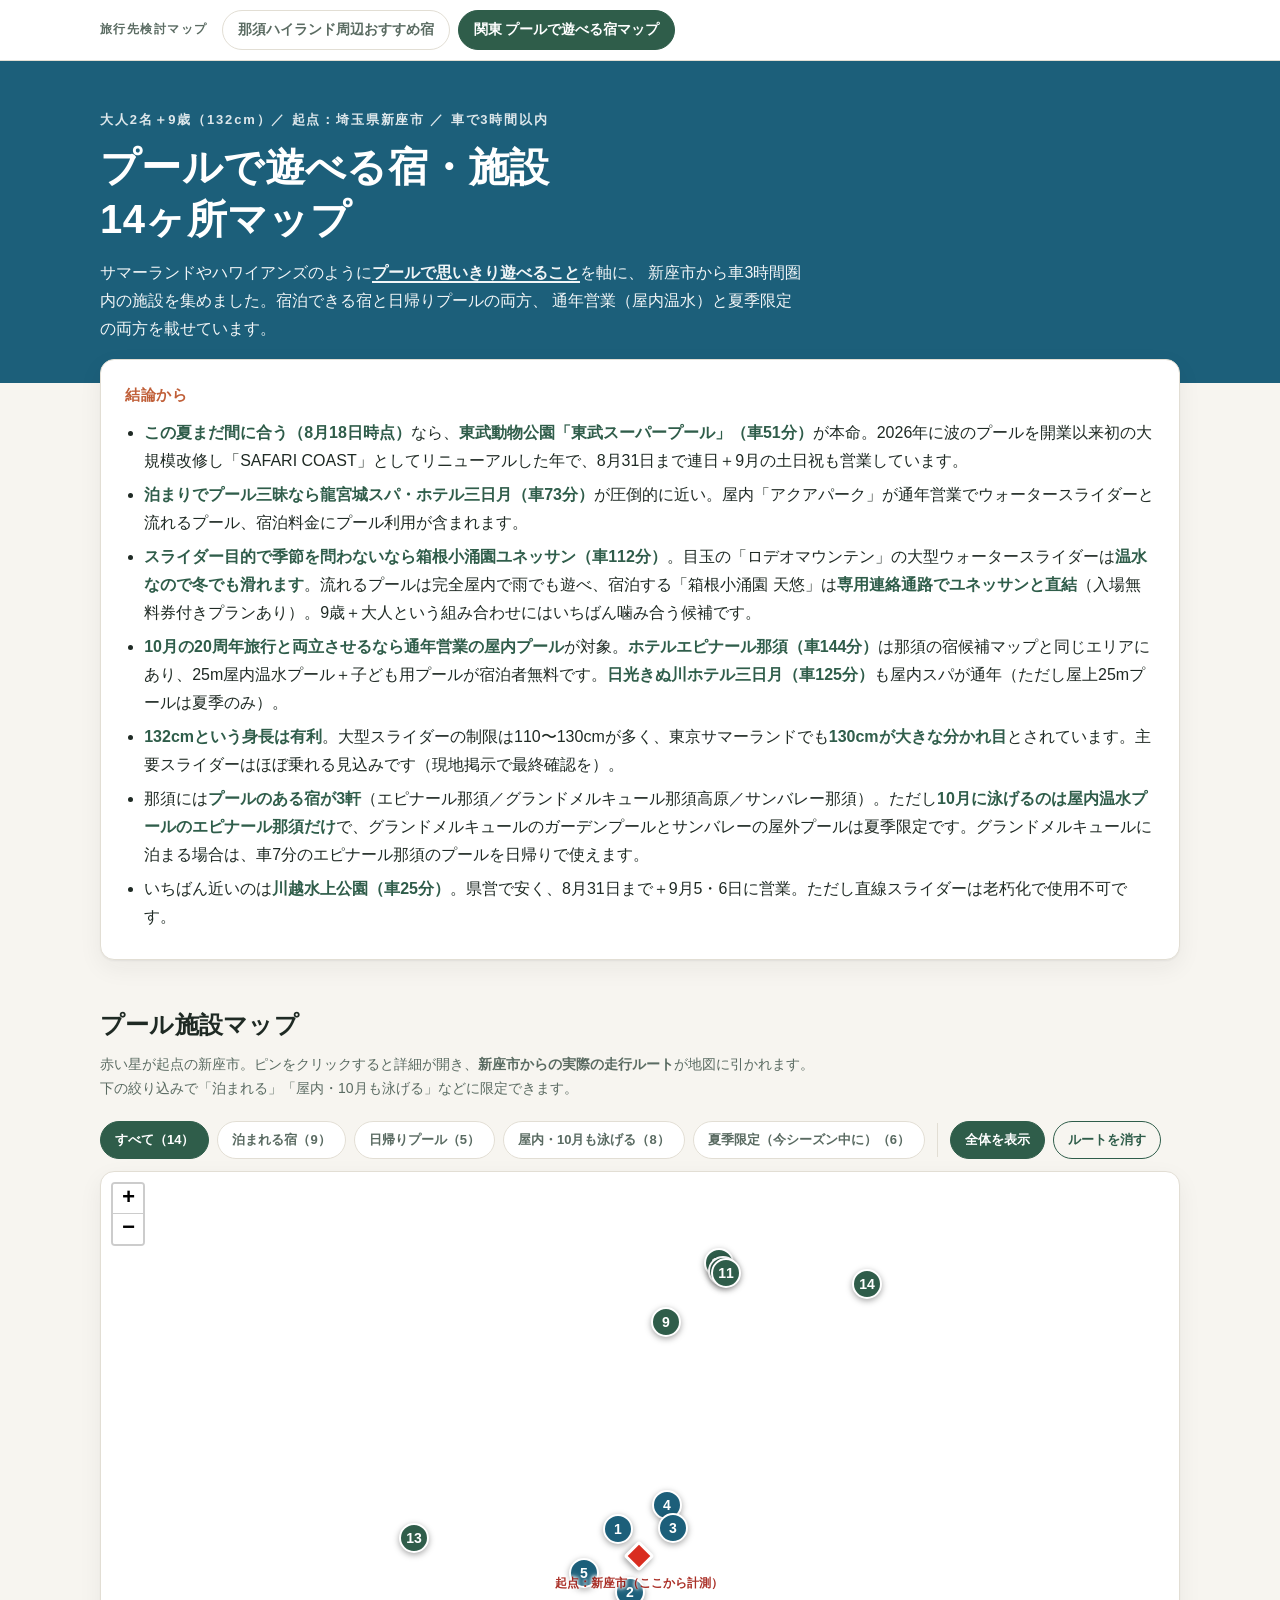
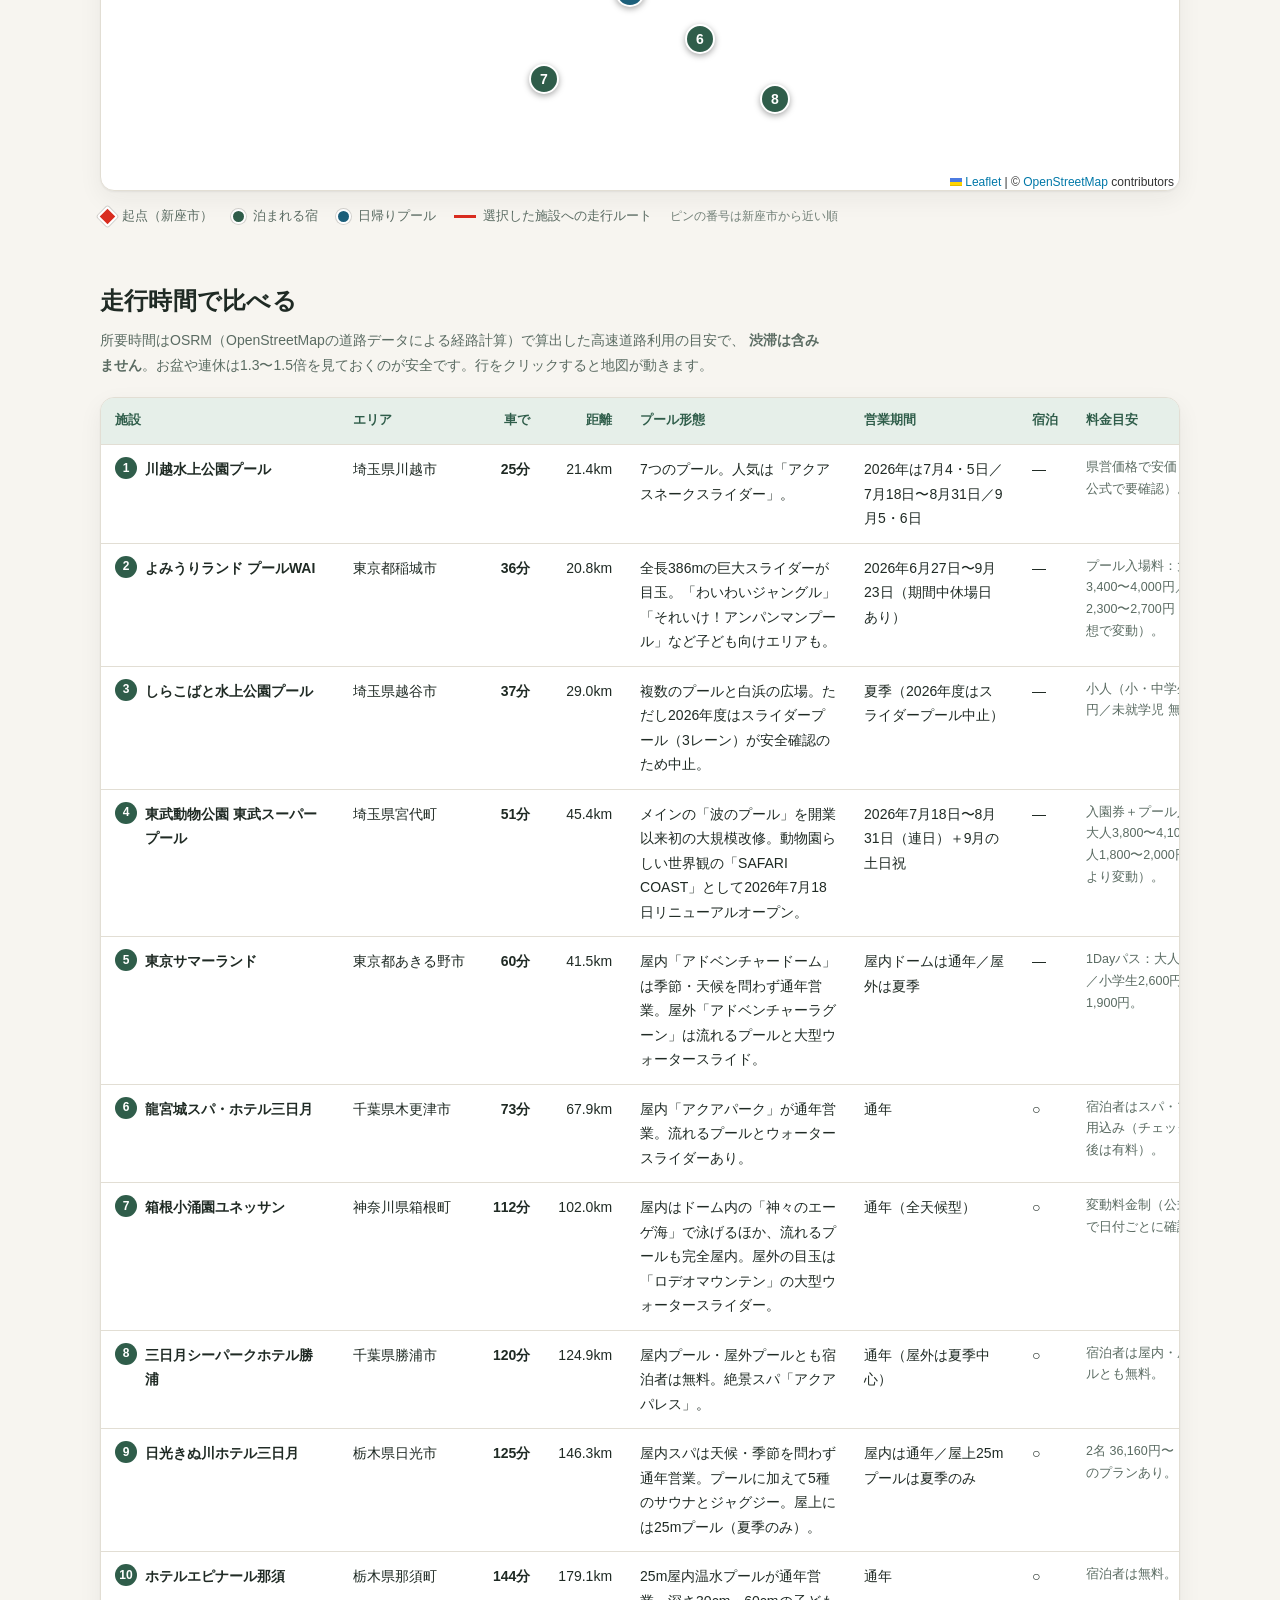
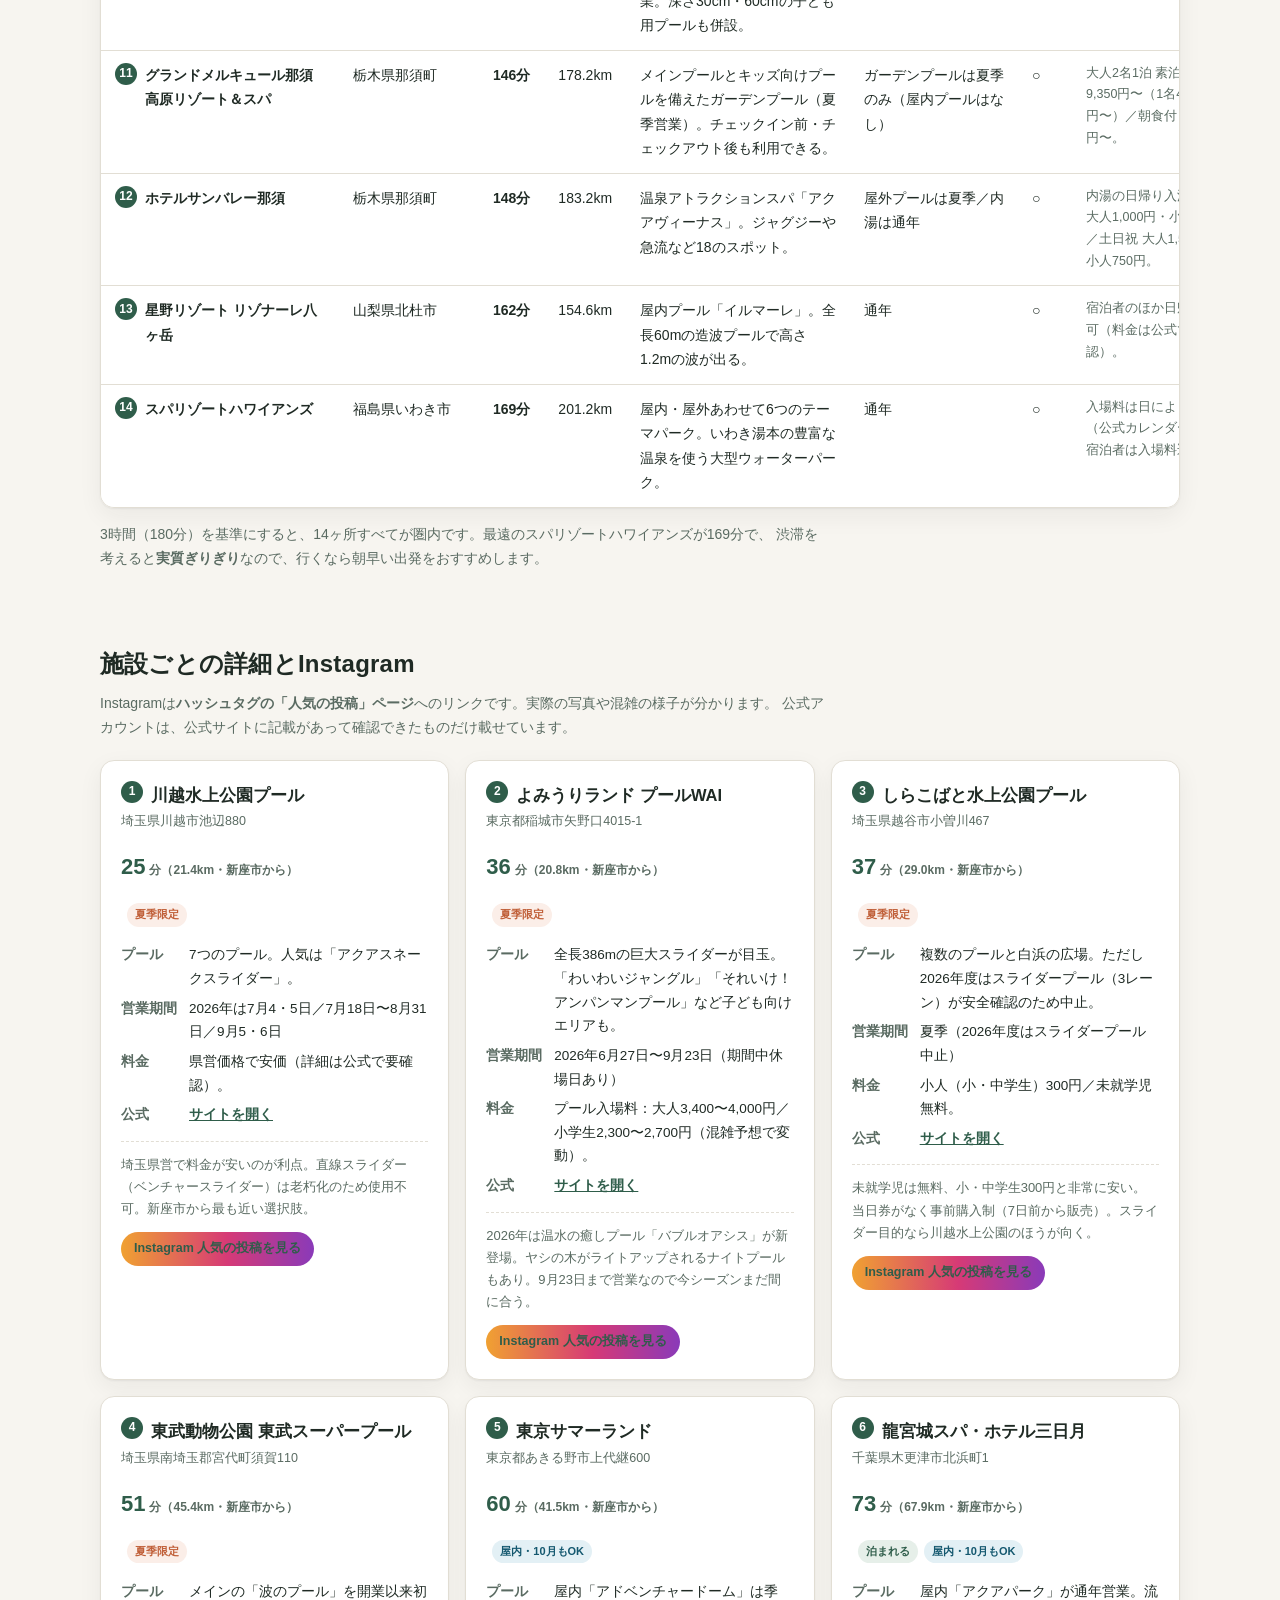
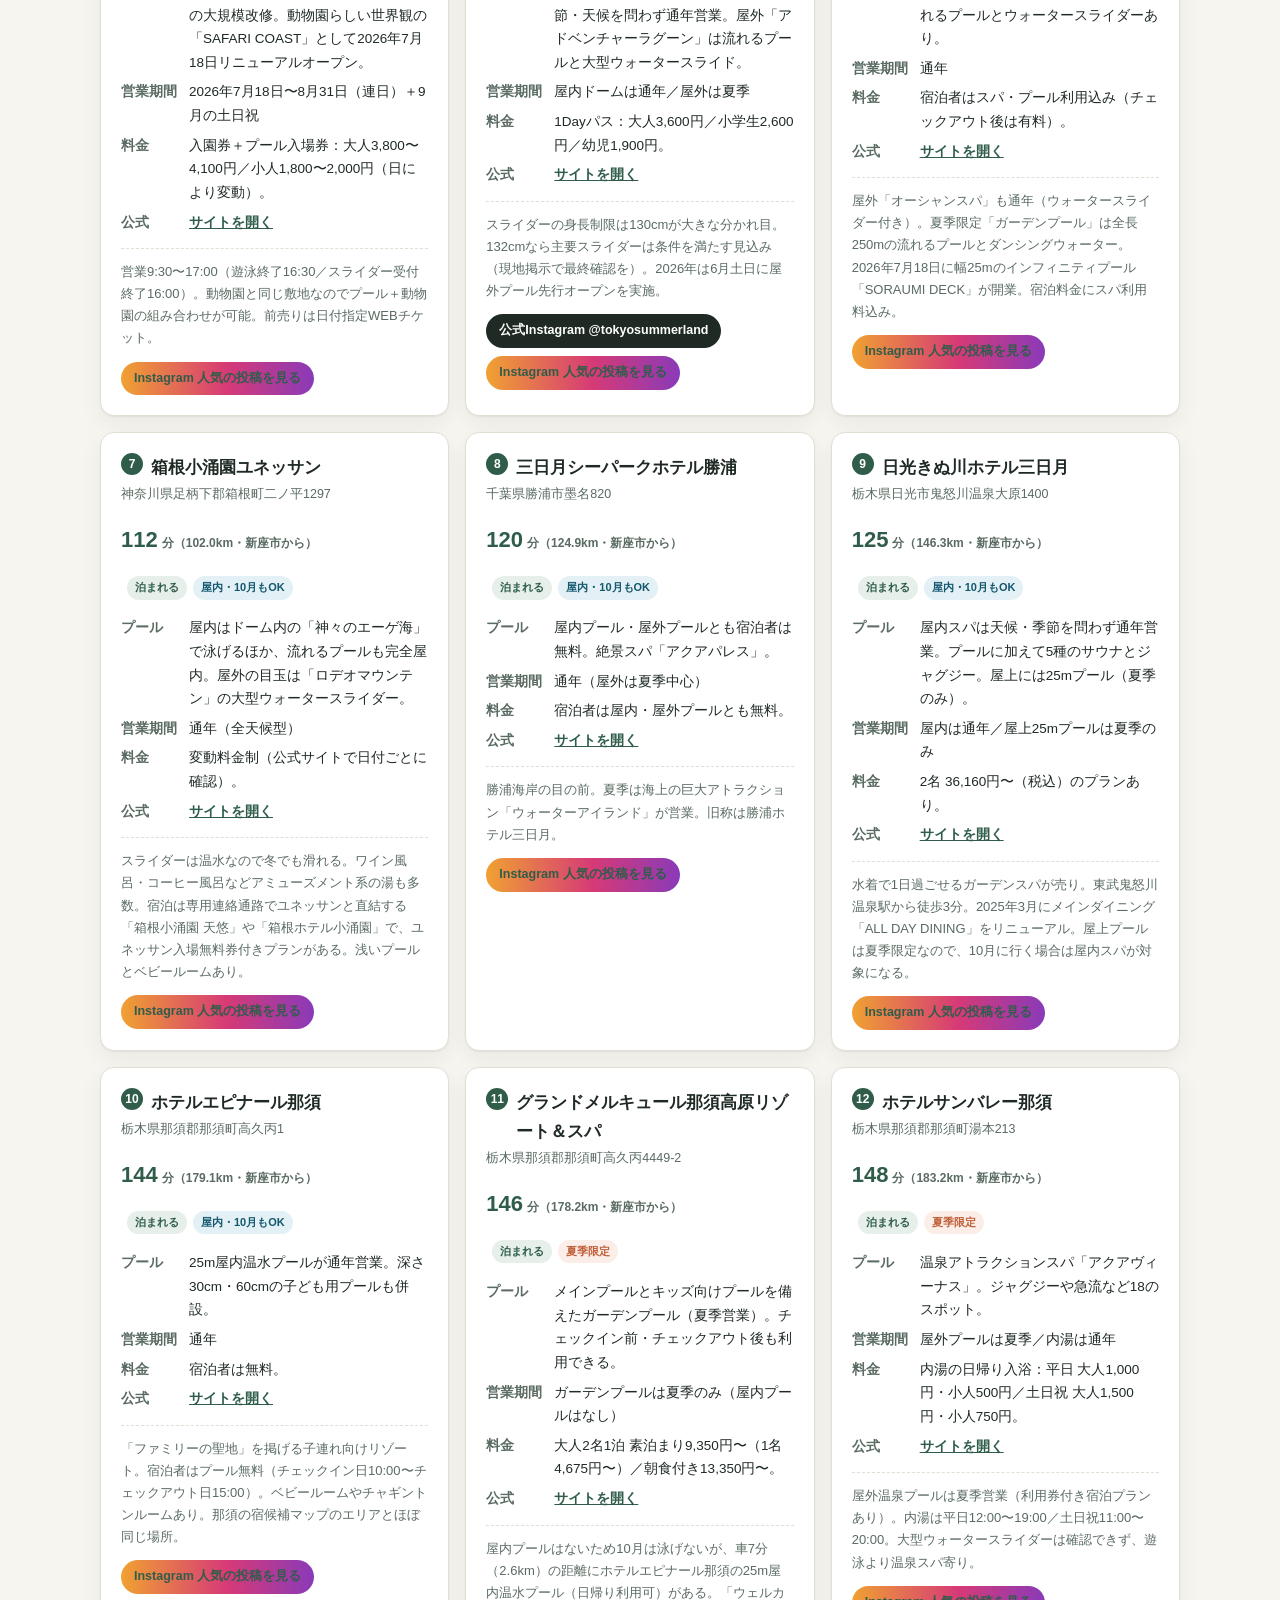
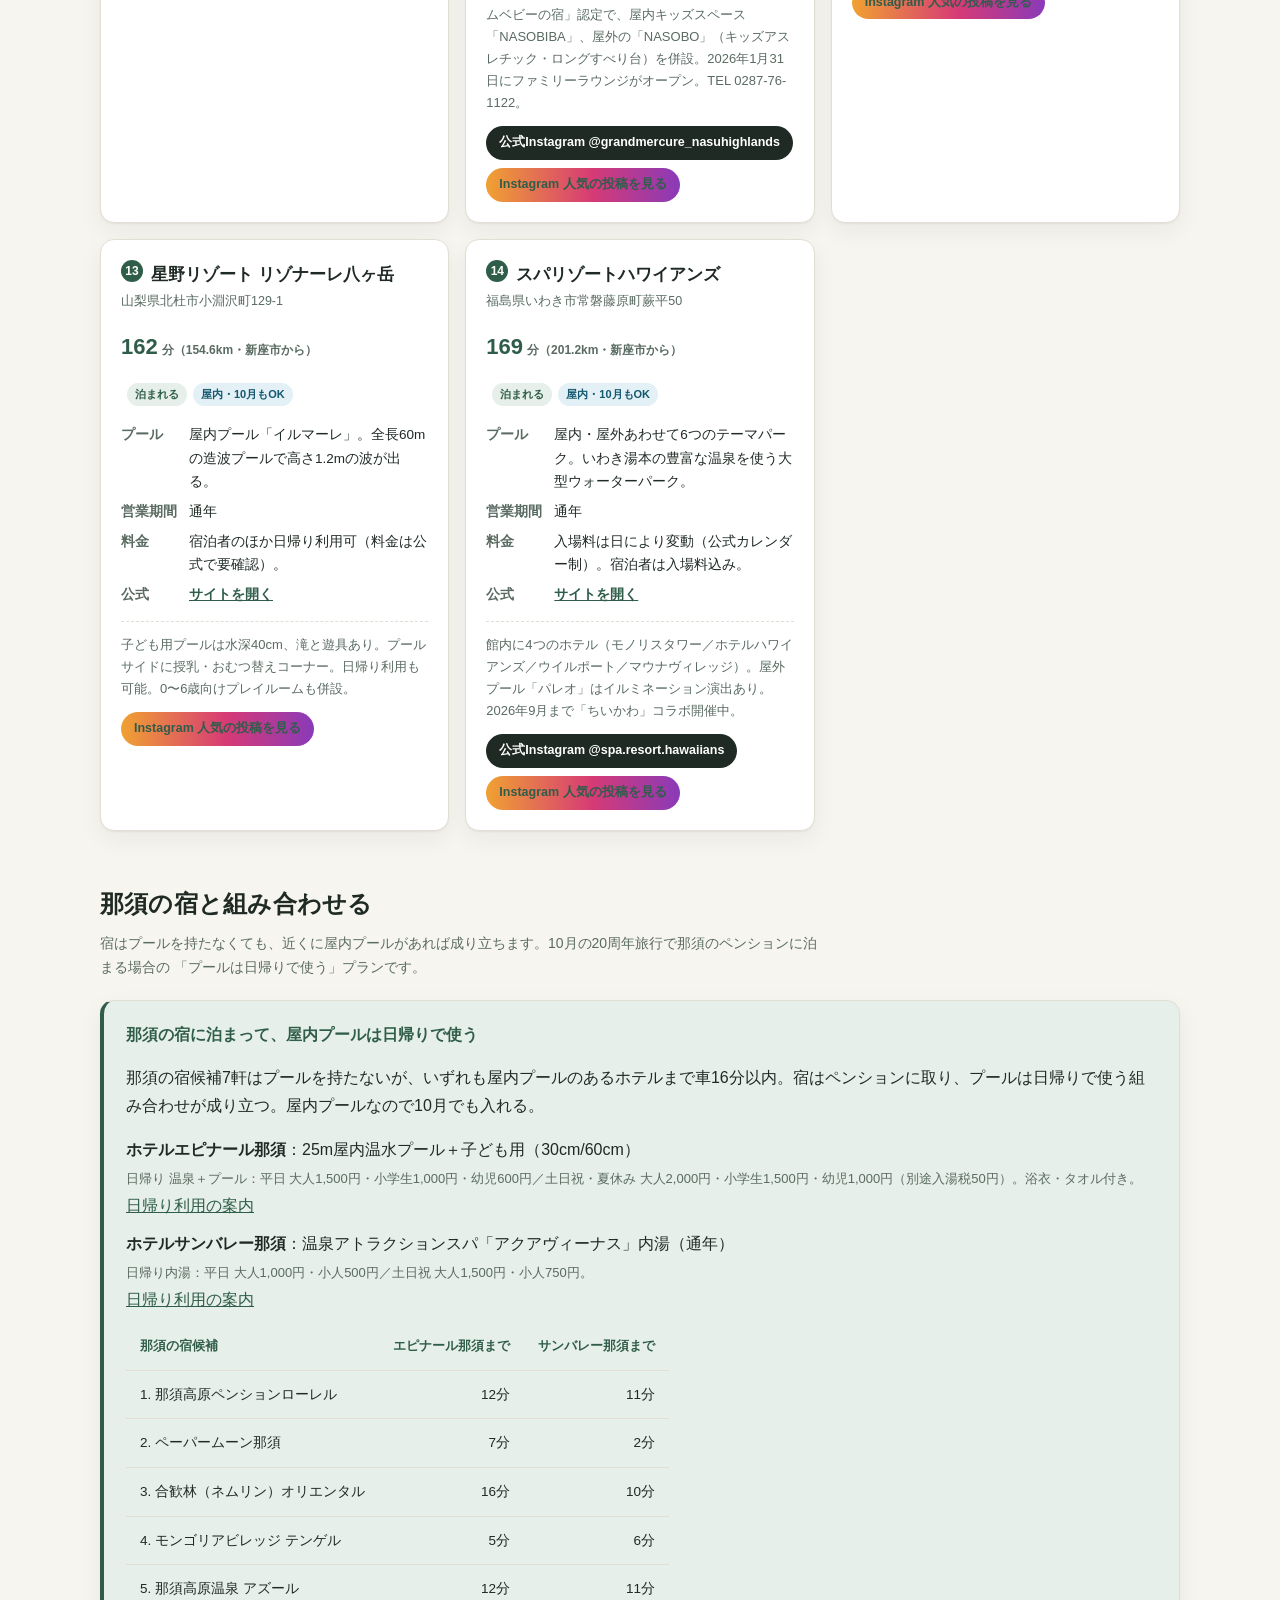
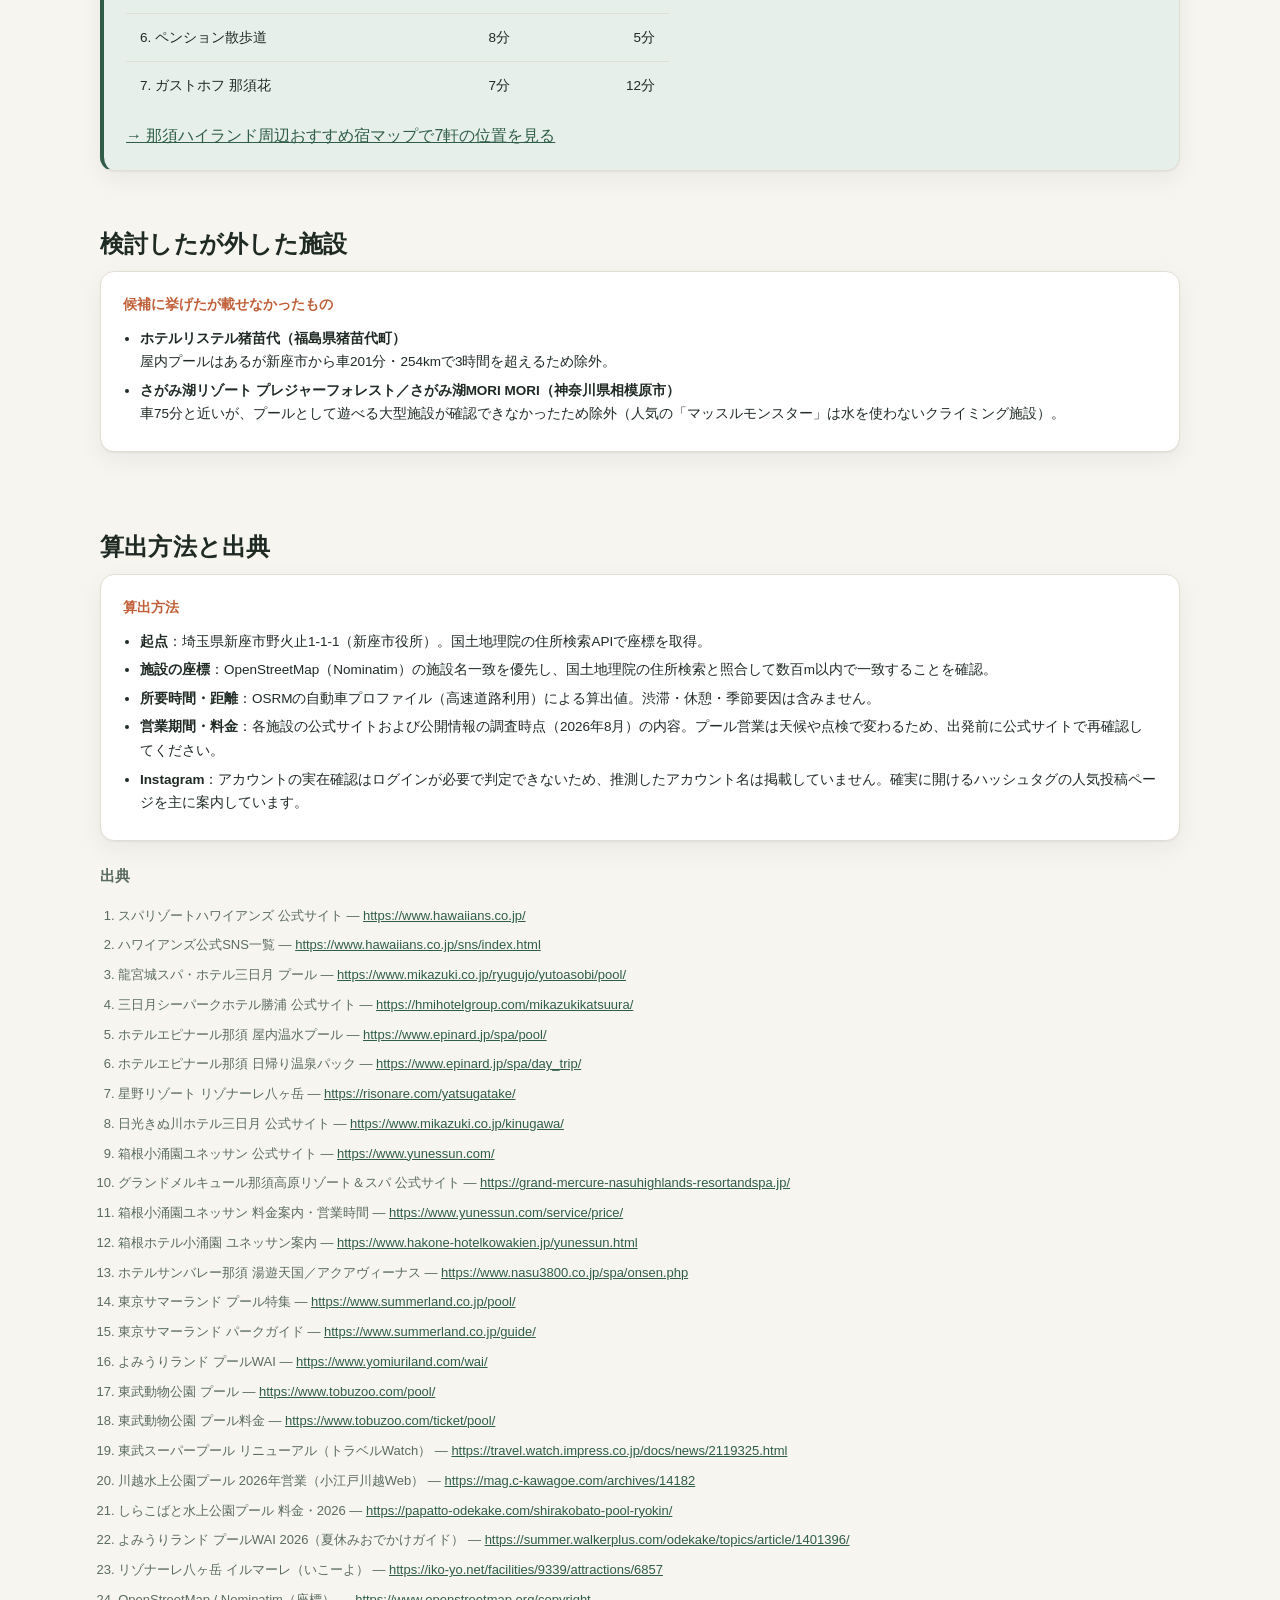
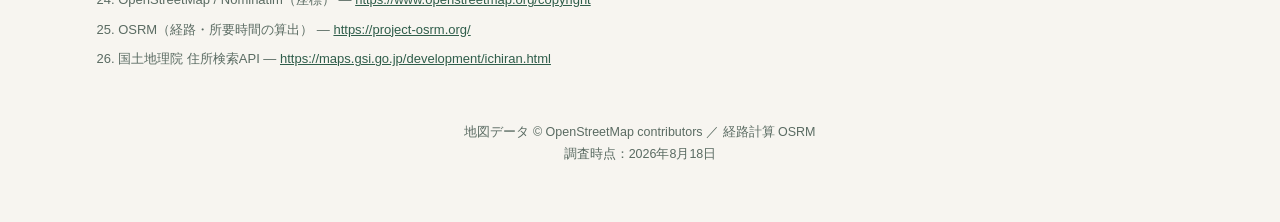
==== commit d00b5bfb: "プールマップに3施設を追加し、絞り込みの判定を明示フラグに変更 追加した施設: - 日光きぬ川ホテル三日月（栃木県日光市／車125分）屋内スパが通年、屋上25mは夏季 - 箱根小涌園ユネッサン（神奈川" ====
--- a/2026年10月結婚20周年旅行計画/pool.html
+++ b/2026年10月結婚20周年旅行計画/pool.html
@@ -4,7 +4,7 @@
 <meta charset="UTF-8">
 <meta name="viewport" content="width=device-width, initial-scale=1">
 <title>関東 プールで遊べる宿マップ｜旅行先検討マップ</title>
-<meta name="description" content="埼玉県新座市から車3時間圏内で、プールで思いきり遊べる宿・施設をまとめたマップ。走行時間・営業期間・宿泊可否・Instagramの人気投稿つき。">
+<meta name="description" content="埼玉県新座市から車3時間圏内で、プールで思いきり遊べる宿・施設14ヶ所をまとめたマップ。走行時間・営業期間・宿泊可否・Instagramの人気投稿つき。">
 <link rel="stylesheet" href="vendor/leaflet/leaflet.css">
 <link rel="stylesheet" href="assets/style.css">
 </head>
@@ -21,7 +21,7 @@
 <header class="hdr hdr--pool">
   <div class="wrap">
     <p class="eyebrow">大人2名＋9歳（132cm）／ 起点：埼玉県新座市 ／ 車で3時間以内</p>
-    <h1>プールで遊べる宿・施設<br>11ヶ所マップ</h1>
+    <h1>プールで遊べる宿・施設<br>14ヶ所マップ</h1>
     <p class="lead">
       サマーランドやハワイアンズのように<strong>プールで思いきり遊べること</strong>を軸に、
       新座市から車3時間圏内の施設を集めました。宿泊できる宿と日帰りプールの両方、
@@ -36,8 +36,10 @@
     <ul>
       <li><strong>この夏まだ間に合う（8月18日時点）</strong>なら、<strong>東武動物公園「東武スーパープール」（車51分）</strong>が本命。2026年に波のプールを開業以来初の大規模改修し「SAFARI COAST」としてリニューアルした年で、8月31日まで連日＋9月の土日祝も営業しています。</li>
       <li><strong>泊まりでプール三昧なら龍宮城スパ・ホテル三日月（車73分）</strong>が圧倒的に近い。屋内「アクアパーク」が通年営業でウォータースライダーと流れるプール、宿泊料金にプール利用が含まれます。</li>
-      <li><strong>10月の20周年旅行と両立させるなら通年営業の屋内プール</strong>が対象。<strong>ホテルエピナール那須（車144分）</strong>は那須の宿候補マップと同じエリアにあり、25m屋内温水プール＋子ども用プールが宿泊者無料です。</li>
+      <li><strong>スライダー目的で季節を問わないなら箱根小涌園ユネッサン（車112分）</strong>。目玉の「ロデオマウンテン」の大型ウォータースライダーは<strong>温水なので冬でも滑れます</strong>。流れるプールは完全屋内で雨でも遊べ、宿泊する「箱根小涌園 天悠」は<strong>専用連絡通路でユネッサンと直結</strong>（入場無料券付きプランあり）。9歳＋大人という組み合わせにはいちばん噛み合う候補です。</li>
+      <li><strong>10月の20周年旅行と両立させるなら通年営業の屋内プール</strong>が対象。<strong>ホテルエピナール那須（車144分）</strong>は那須の宿候補マップと同じエリアにあり、25m屋内温水プール＋子ども用プールが宿泊者無料です。<strong>日光きぬ川ホテル三日月（車125分）</strong>も屋内スパが通年（ただし屋上25mプールは夏季のみ）。</li>
       <li><strong>132cmという身長は有利</strong>。大型スライダーの制限は110〜130cmが多く、東京サマーランドでも<strong>130cmが大きな分かれ目</strong>とされています。主要スライダーはほぼ乗れる見込みです（現地掲示で最終確認を）。</li>
+      <li>那須には<strong>プールのある宿が3軒</strong>（エピナール那須／グランドメルキュール那須高原／サンバレー那須）。ただし<strong>10月に泳げるのは屋内温水プールのエピナール那須だけ</strong>で、グランドメルキュールのガーデンプールとサンバレーの屋外プールは夏季限定です。グランドメルキュールに泊まる場合は、車7分のエピナール那須のプールを日帰りで使えます。</li>
       <li>いちばん近いのは<strong>川越水上公園（車25分）</strong>。県営で安く、8月31日まで＋9月5・6日に営業。ただし直線スライダーは老朽化で使用不可です。</li>
     </ul>
   </div>
@@ -48,14 +50,14 @@
     <h2 class="sec">プール施設マップ</h2>
     <p class="sec-note">
       赤い星が起点の新座市。ピンをクリックすると詳細が開き、<strong>新座市からの実際の走行ルート</strong>が地図に引かれます。
-      下の絞り込みで「泊まれる」「通年で入れる」などに限定できます。
+      下の絞り込みで「泊まれる」「屋内・10月も泳げる」などに限定できます。
     </p>
     <div class="map-toolbar" id="filters">
       <button type="button" class="chip is-on" data-filter="all">すべて<span class="cnt"></span></button>
       <button type="button" class="chip" data-filter="stay">泊まれる宿<span class="cnt"></span></button>
       <button type="button" class="chip" data-filter="day">日帰りプール<span class="cnt"></span></button>
-      <button type="button" class="chip" data-filter="year">屋内・通年で入れる<span class="cnt"></span></button>
-      <button type="button" class="chip" data-filter="now">この夏まだ間に合う<span class="cnt"></span></button>
+      <button type="button" class="chip" data-filter="year">屋内・10月も泳げる<span class="cnt"></span></button>
+      <button type="button" class="chip" data-filter="summer">夏季限定（今シーズン中に）<span class="cnt"></span></button>
       <span class="tb-sep"></span>
       <button type="button" class="btn" id="fit-all">全体を表示</button>
       <button type="button" class="btn btn--ghost" id="clear-route">ルートを消す</button>
@@ -90,7 +92,7 @@
       </table>
     </div>
     <p class="sec-note" style="margin-top:14px">
-      3時間（180分）を基準にすると、11ヶ所すべてが圏内です。最遠のスパリゾートハワイアンズが169分で、
+      3時間（180分）を基準にすると、14ヶ所すべてが圏内です。最遠のスパリゾートハワイアンズが169分で、
       渋滞を考えると<strong>実質ぎりぎり</strong>なので、行くなら朝早い出発をおすすめします。
     </p>
   </div>
